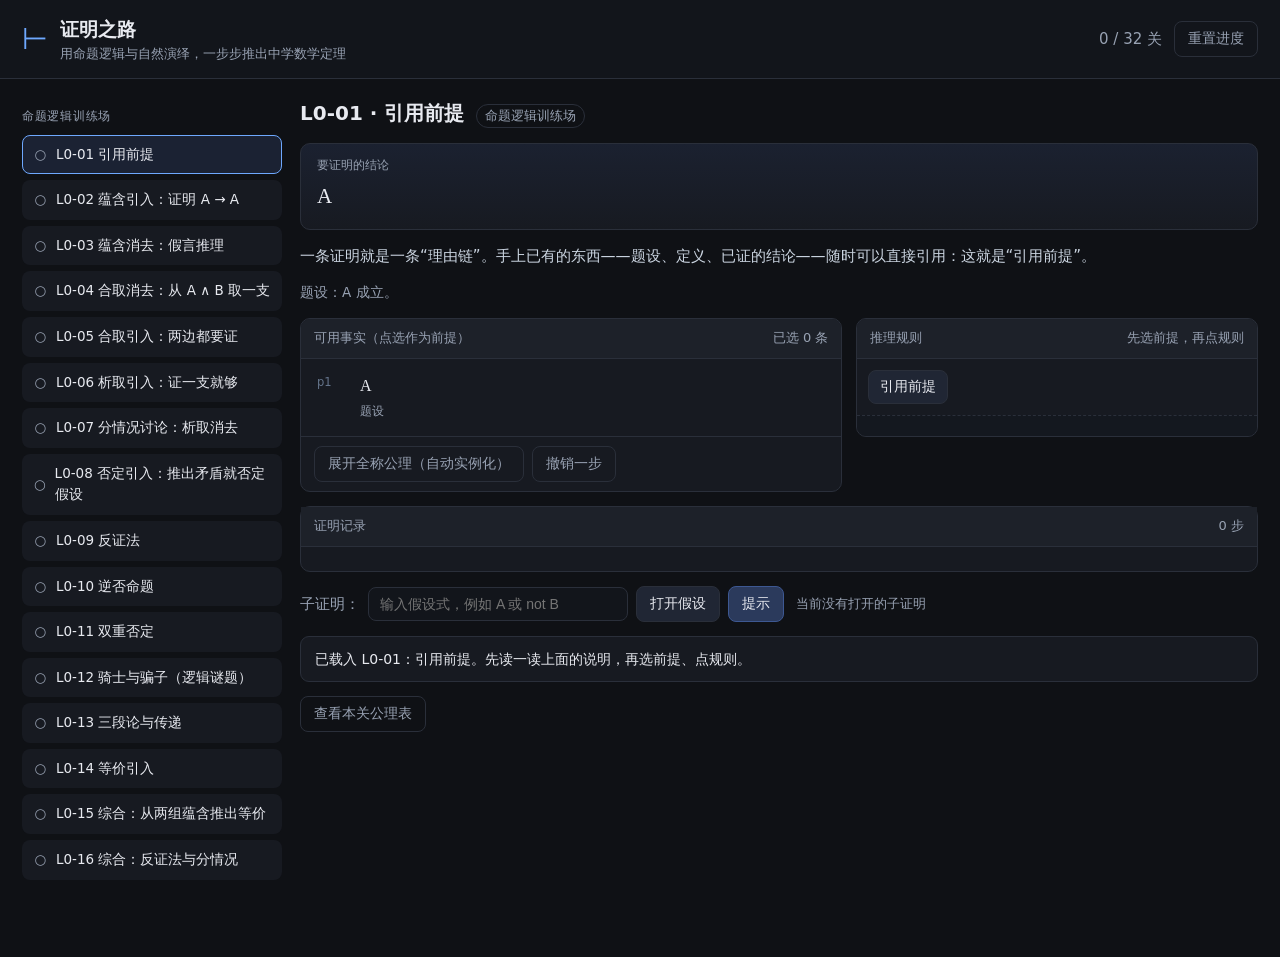
==== index.html @ 9cab1445 "证明之路：命题逻辑与代数证明游戏（L0 + L1 共 32 关） 零依赖的自然演绎证明游戏：玩家点选前提、应用推理规则，每一步由形式化内核实时校验。 - 内核：de Bruijn 绑定、21+ 条自然" ====
<!DOCTYPE html>
<html lang="zh-CN">
<head>
<meta charset="utf-8">
<meta name="viewport" content="width=device-width, initial-scale=1">
<title>证明之路 · 从命题逻辑到代数定理</title>
<link rel="stylesheet" href="styles.css">
</head>
<body>
<header class="topbar">
  <div class="brand">
    <span class="logo">⊢</span>
    <div>
      <h1>证明之路</h1>
      <p class="sub">用命题逻辑与自然演绎，一步步推出中学数学定理</p>
    </div>
  </div>
  <div class="stats">
    <span id="progress-text">0 / 0 关</span>
    <button id="btn-reset" class="ghost" title="清空本地进度">重置进度</button>
  </div>
</header>
<main>
  <aside class="sidebar"><div id="level-list" class="level-list"></div></aside>
  <section class="workspace">
    <div class="level-head">
      <h2 id="level-title">载入中…</h2>
      <div class="tier" id="level-tier"></div>
    </div>
    <div class="goal-box">
      <div class="label">要证明的结论</div>
      <div class="goal" id="goal-text">—</div>
      <div class="openvars" id="goal-openvars"></div>
    </div>
    <p class="teach" id="level-teach"></p>
    <p class="premise-note" id="level-premises"></p>
    <div class="panels">
      <div class="panel">
        <div class="panel-head"><span>可用事实（点选作为前提）</span><span class="hint" id="select-hint">已选 0 条</span></div>
        <div class="facts" id="facts"></div>
        <div class="panel-foot">
          <button id="btn-instantiate" class="ghost">展开全称公理（自动实例化）</button>
          <button id="btn-undo" class="ghost">撤销一步</button>
        </div>
      </div>
      <div class="panel">
        <div class="panel-head"><span>推理规则</span><span class="hint" id="rule-hint">先选前提，再点规则</span></div>
        <div class="rules" id="rules"></div>
        <div class="choices" id="choices" hidden></div>
      </div>
    </div>
    <div class="proof-area">
      <div class="panel-head"><span>证明记录</span><span class="hint" id="proof-hint"></span></div>
      <ol class="proof" id="proof"></ol>
    </div>
    <div class="assume-bar">
      <span>子证明：</span>
      <input id="assume-input" placeholder="输入假设式，例如 A 或 not B">
      <button id="btn-assume">打开假设</button>
      <button id="btn-hint" class="primary">提示</button>
      <span class="scopes" id="scope-list"></span>
    </div>
    <div class="status" id="status">选好前提后点击规则即可推进一步。</div>
    <div class="axioms-toggle"><button id="btn-axioms" class="ghost">查看本关公理表</button></div>
    <div class="axioms" id="axioms" hidden></div>
  </section>
</main>
<script type="module" src="src/ui/app.js"></script>
</body>
</html>
---- styles.css ----
:root {
  --bg: #0f1115; --panel: #171a21; --panel2: #1d2129; --line: #2a2f3a;
  --fg: #e8eaf0; --dim: #98a2b3; --accent: #6ea8fe; --ok: #4ade80; --bad: #f87171; --warn: #fbbf24;
}
* { box-sizing: border-box; }
body { margin: 0; background: var(--bg); color: var(--fg); font: 15px/1.6 "Noto Sans SC", "Microsoft YaHei", system-ui, sans-serif; }
.topbar { display: flex; justify-content: space-between; align-items: center; padding: 14px 22px; border-bottom: 1px solid var(--line); background: #12151b; position: sticky; top: 0; z-index: 5; }
.brand { display: flex; gap: 12px; align-items: center; }
.logo { font-size: 30px; color: var(--accent); }
h1 { font-size: 19px; margin: 0; }
.sub { margin: 0; color: var(--dim); font-size: 12.5px; }
.stats { display: flex; gap: 12px; align-items: center; color: var(--dim); }
main { display: grid; grid-template-columns: 260px 1fr; gap: 18px; padding: 18px 22px 60px; align-items: start; }
.sidebar { position: sticky; top: 78px; max-height: calc(100vh - 100px); overflow: auto; }
.level-list { display: flex; flex-direction: column; gap: 6px; }
.tier-head { color: var(--dim); font-size: 12px; margin: 10px 0 2px; letter-spacing: .06em; }
.level-item { display: flex; gap: 8px; align-items: center; padding: 8px 10px; border-radius: 8px; background: var(--panel); border: 1px solid transparent; cursor: pointer; font-size: 13.5px; }
.level-item:hover { border-color: var(--line); }
.level-item.active { border-color: var(--accent); background: #1b2233; }
.level-item .dot { width: 15px; text-align: center; color: var(--dim); }
.level-item.done .dot { color: var(--ok); }
.workspace { display: flex; flex-direction: column; gap: 14px; min-width: 0; }
.level-head { display: flex; align-items: baseline; gap: 12px; }
.level-head h2 { margin: 0; font-size: 20px; }
.tier { color: var(--dim); font-size: 12.5px; border: 1px solid var(--line); padding: 1px 8px; border-radius: 999px; }
.goal-box { background: linear-gradient(180deg,#1b2130,#171a21); border: 1px solid var(--line); border-radius: 10px; padding: 12px 16px; }
.goal-box .label { color: var(--dim); font-size: 12px; }
.goal { font-size: 21px; font-family: "Cambria Math", "Latin Modern Math", Georgia, serif; margin-top: 4px; }
.openvars { color: var(--dim); font-size: 12.5px; margin-top: 4px; }
.teach { color: #cbd5e1; margin: 0; }
.premise-note { color: var(--dim); margin: 0; font-size: 13.5px; }
.panels { display: grid; grid-template-columns: 1.35fr 1fr; gap: 14px; align-items: start; }
.panel { background: var(--panel); border: 1px solid var(--line); border-radius: 10px; overflow: hidden; }
.panel-head { display: flex; justify-content: space-between; padding: 9px 13px; border-bottom: 1px solid var(--line); color: var(--dim); font-size: 13px; background: var(--panel2); }
.panel-foot { display: flex; gap: 8px; padding: 9px 13px; border-top: 1px solid var(--line); }
.facts { max-height: 380px; overflow: auto; padding: 6px; }
.fact { display: flex; gap: 9px; align-items: flex-start; padding: 7px 9px; border-radius: 7px; cursor: pointer; border: 1px solid transparent; }
.fact:hover { background: #1e2430; }
.fact.sel { background: #1c2740; border-color: var(--accent); }
.fact.assume { border-left: 3px solid var(--warn); }
.fact.derived { border-left: 3px solid var(--ok); }
.fact .fx { font-family: "Cambria Math", Georgia, serif; font-size: 16px; }
.fact .meta { color: var(--dim); font-size: 11.5px; }
.fact .id { color: #64748b; font-size: 11.5px; min-width: 34px; }
.rules { display: flex; flex-wrap: wrap; gap: 7px; padding: 11px; }
.rule { background: #202634; border: 1px solid var(--line); color: var(--fg); border-radius: 8px; padding: 7px 11px; cursor: pointer; font-size: 13.5px; }
.rule:hover { border-color: var(--accent); background: #242c3d; }
.rule.primary { background: #2b3a5c; border-color: #3d5892; }
.choices { border-top: 1px dashed var(--line); padding: 10px 11px; display: flex; flex-wrap: wrap; gap: 7px; align-items: center; background: #14181f; }
.choices-head { color: var(--warn); font-size: 13px; width: 100%; margin-bottom: 2px; }
.proof-area { background: var(--panel); border: 1px solid var(--line); border-radius: 10px; }
.proof { margin: 0; padding: 10px 14px 14px 34px; display: flex; flex-direction: column; gap: 5px; }
.proof li { font-size: 14px; }
.proof .why { color: var(--dim); font-size: 12px; margin-left: 8px; }
.assume-bar { display: flex; gap: 8px; align-items: center; flex-wrap: wrap; color: var(--dim); }
.scopes { display: flex; gap: 6px; flex-wrap: wrap; align-items: center; margin-left: 4px; }
.guide { border: 1px solid #3d5892; background: #151d2e; border-radius: 10px; padding: 10px 12px; margin: 8px 0; text-align: left; }
.guide-head { font-size: 13.5px; color: #cfe0ff; margin-bottom: 8px; }
.guide-branch { display: flex; gap: 8px; align-items: center; flex-wrap: wrap; padding: 6px 0; border-top: 1px solid #232c40; font-size: 13px; color: var(--dim); }
.guide-branch .mark { color: #6f7d99; }
.guide-branch.done .mark { color: #5fd39a; }
.guide-branch.done { color: #9fd8bb; }
.guide-tip { margin-top: 8px; font-size: 12.5px; color: var(--dim); }
.facts-empty { padding: 14px 12px; border: 1px dashed var(--line); border-radius: 10px; color: var(--dim); font-size: 13px; line-height: 1.6; }
.scope-chip { border: 1px solid #3d5892; background: #1b2740; color: #cfe0ff; border-radius: 999px; padding: 4px 10px; font-size: 12.5px; }
.scope-none { color: var(--dim); font-size: 12.5px; }
.fact.closed { opacity: .45; }
.fact.depth1 { margin-left: 14px; }
.fact.depth2 { margin-left: 28px; }
.fact.depth3 { margin-left: 42px; }
input { background: #12151b; border: 1px solid var(--line); color: var(--fg); border-radius: 8px; padding: 8px 11px; font-size: 14px; min-width: 260px; }
button { background: #202634; border: 1px solid var(--line); color: var(--fg); border-radius: 8px; padding: 8px 13px; cursor: pointer; font-size: 13.5px; }
button:hover { border-color: var(--accent); }
button.primary { background: #2b3a5c; border-color: #3d5892; }
button.ghost { background: transparent; color: var(--dim); }
.status { padding: 11px 14px; border-radius: 9px; border: 1px solid var(--line); background: var(--panel); font-size: 14px; }
.status.ok { border-color: #2f6b46; background: #14261c; color: #b7f7cf; }
.status.bad { border-color: #7f2b2b; background: #2a1618; color: #ffc9c9; }
.status.warn { border-color: #7a5a17; background: #2a2413; color: #ffe6a8; }
.axioms { background: var(--panel); border: 1px solid var(--line); border-radius: 10px; padding: 10px 14px; }
.axioms table { width: 100%; border-collapse: collapse; font-size: 13.5px; }
.axioms td { padding: 4px 6px; border-bottom: 1px solid #232833; vertical-align: top; }
.axioms td.n { color: var(--accent); width: 52px; }
.axioms td.f { font-family: "Cambria Math", Georgia, serif; }
.axioms td.d { color: var(--dim); }
@media (max-width: 1000px) { main { grid-template-columns: 1fr; } .panels { grid-template-columns: 1fr; } .sidebar { position: static; max-height: none; } }
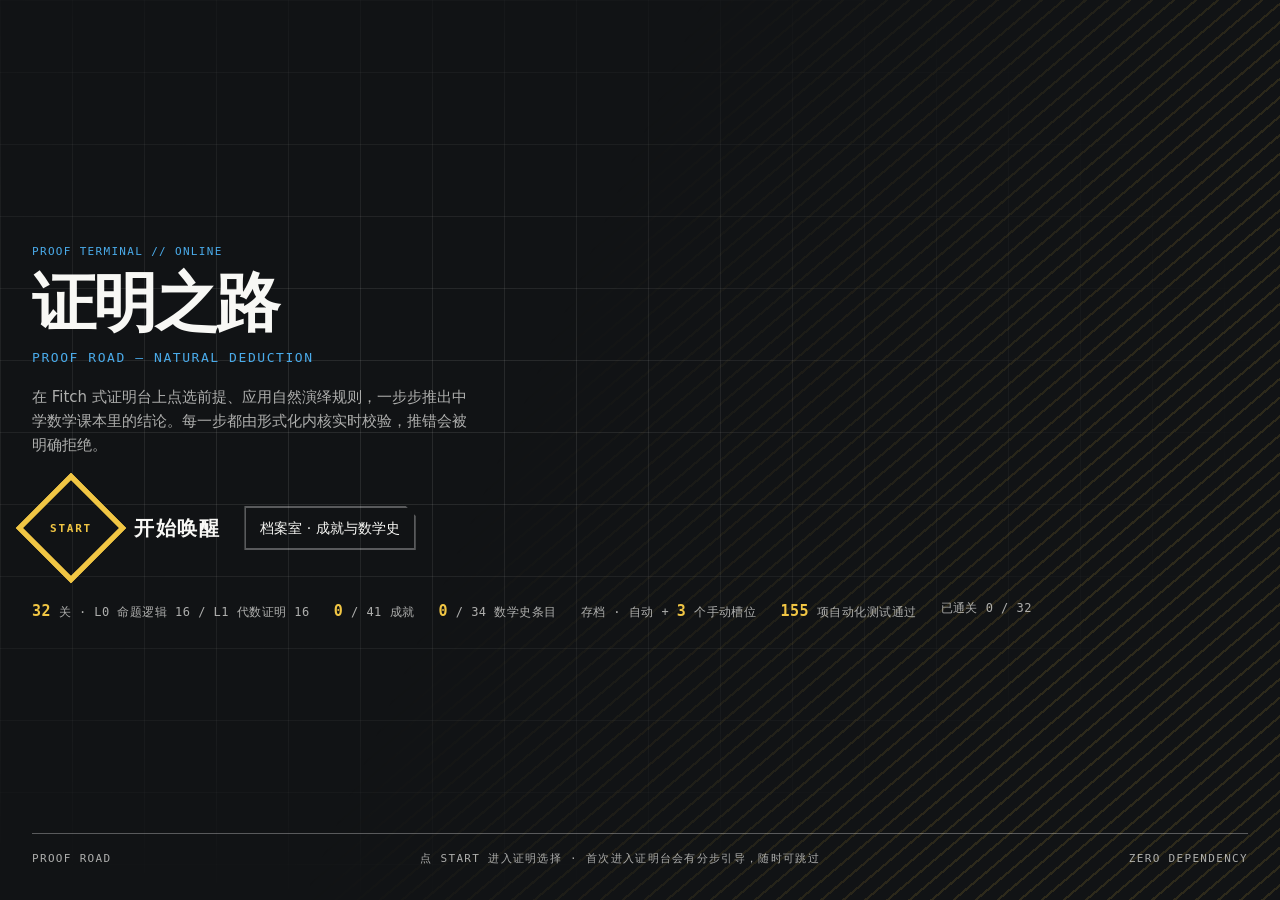
==== commit e6bf8a18: "网页版四屏改版 + Windows 桌面版；新增引导 / 成就 / 数学史 / 存档 - 界面：四屏结构（开始页 / 关卡索引 / 证明台 / 档案室）+ 斜向擦除过渡；   样式改用 ak-ui 设" ====
--- a/index.html
+++ b/index.html
@@ -7,64 +7,287 @@
 <link rel="stylesheet" href="styles.css">
 </head>
 <body>
-<header class="topbar">
-  <div class="brand">
-    <span class="logo">⊢</span>
-    <div>
-      <h1>证明之路</h1>
-      <p class="sub">用命题逻辑与自然演绎，一步步推出中学数学定理</p>
-    </div>
-  </div>
-  <div class="stats">
-    <span id="progress-text">0 / 0 关</span>
-    <button id="btn-reset" class="ghost" title="清空本地进度">重置进度</button>
-  </div>
-</header>
-<main>
-  <aside class="sidebar"><div id="level-list" class="level-list"></div></aside>
-  <section class="workspace">
-    <div class="level-head">
-      <h2 id="level-title">载入中…</h2>
-      <div class="tier" id="level-tier"></div>
-    </div>
-    <div class="goal-box">
-      <div class="label">要证明的结论</div>
-      <div class="goal" id="goal-text">—</div>
-      <div class="openvars" id="goal-openvars"></div>
-    </div>
-    <p class="teach" id="level-teach"></p>
-    <p class="premise-note" id="level-premises"></p>
-    <div class="panels">
-      <div class="panel">
-        <div class="panel-head"><span>可用事实（点选作为前提）</span><span class="hint" id="select-hint">已选 0 条</span></div>
+
+<!-- ================= 过渡遮罩：斜向擦除 ================= -->
+<div class="wipe is-reset" id="wipe" aria-hidden="true">
+  <span class="wipe__bar"></span>
+  <span class="wipe__bar"></span>
+  <span class="wipe__bar"></span>
+  <span class="wipe__bar"></span>
+</div>
+
+<!-- ================= ① 开始页 ================= -->
+<section class="screen screen--start is-active" id="screen-start">
+  <div class="start-bg" aria-hidden="true"></div>
+  <div class="start-main">
+    <div class="anim" style="--i:0">
+      <span class="eyebrow">Proof Terminal // Online</span>
+      <h1 class="start-title">证明之路</h1>
+      <p class="start-en" lang="en">Proof Road — Natural Deduction</p>
+      <p class="start-desc">在 Fitch 式证明台上点选前提、应用自然演绎规则，一步步推出中学数学课本里的结论。每一步都由形式化内核实时校验，推错会被明确拒绝。</p>
+    </div>
+
+    <div class="start-cta anim" style="--i:1">
+      <button class="btn-start" id="btn-start" type="button" aria-label="开始唤醒">
+        <span class="btn-start__face" aria-hidden="true"></span>
+        <span class="btn-start__ring" aria-hidden="true"></span>
+        <span class="btn-start__label">START</span>
+      </button>
+      <span class="start-hint">开始唤醒</span>
+      <button class="btn btn--outline" id="btn-start-archive" type="button">档案室 · 成就与数学史</button>
+    </div>
+
+    <div class="start-meta anim" style="--i:2">
+      <span><b id="meta-levels">32</b> 关 · L0 命题逻辑 16 / L1 代数证明 16</span>
+      <span><b id="meta-ach">0</b> / <span id="meta-ach-total">41</span> 成就</span>
+      <span><b id="meta-hist">0</b> / <span id="meta-hist-total">34</span> 数学史条目</span>
+      <span>存档 · 自动 + <b id="meta-saves">3</b> 个手动槽位</span>
+      <span><b id="meta-tests">155</b> 项自动化测试通过</span>
+      <span id="start-progress">已通关 0 / 32</span>
+    </div>
+  </div>
+  <div class="start-foot">
+    <span>Proof Road</span>
+    <span id="start-foot-hint">点 START 进入证明选择 · 首次进入证明台会有分步引导，随时可跳过</span>
+    <span>Zero Dependency</span>
+  </div>
+</section>
+
+<!-- ================= ② 关卡选择 ================= -->
+<section class="screen screen--select" id="screen-select" hidden>
+  <header class="topbar">
+    <div class="brand">
+      <span class="brand-mark" aria-hidden="true">⊢</span>
+      <span class="brand-txt">
+        <span class="brand-name">证明之路</span>
+        <span class="brand-en">Proof Road / Natural Deduction</span>
+      </span>
+    </div>
+    <nav class="nav" aria-label="主导航">
+      <button class="nav-item is-current" type="button" id="nav-select">关卡<span>Levels</span></button>
+      <button class="nav-item" type="button" id="nav-archive">档案室<span>Archive</span></button>
+      <button class="nav-item" type="button" id="nav-save">存档<span>Saves</span></button>
+      <button class="nav-item" type="button" id="nav-start">开始页<span>Title</span></button>
+    </nav>
+    <div class="topbar-right">
+      <span class="counter">
+        <span class="counter__value" id="select-progress-num">0</span>
+        <span class="counter__den" id="select-progress-den">/ 32</span>
+        <span class="counter__lbl">已通关</span>
+      </span>
+      <button class="btn btn--outline" id="btn-reset" type="button" title="清空本地进度、统计、成就与史话阅读记录">重置进度</button>
+    </div>
+  </header>
+
+  <div class="shell shell--select">
+    <main class="stack">
+      <div class="sec-head anim" style="--i:0">
+        <h2>证明选择</h2>
+        <span class="eyebrow">Proof Select</span>
+      </div>
+      <div class="tier-tabs anim" style="--i:1" id="tier-tabs" role="tablist" aria-label="层级"></div>
+      <div class="op-grid" id="op-grid"></div>
+    </main>
+
+    <aside class="detail anim" style="--i:2" id="detail" aria-live="polite"></aside>
+  </div>
+</section>
+
+<!-- ================= ③ 证明台 ================= -->
+<section class="screen screen--desk" id="screen-desk" hidden>
+  <header class="topbar">
+    <div class="brand">
+      <span class="brand-mark" aria-hidden="true">⊢</span>
+      <span class="brand-txt">
+        <span class="brand-name">证明之路</span>
+        <span class="brand-en">Proof Road / Natural Deduction</span>
+      </span>
+    </div>
+    <nav class="nav" aria-label="主导航">
+      <button class="nav-item" type="button" id="nav-back">证明选择<span>Levels</span></button>
+      <button class="nav-item is-current" type="button">证明台<span>Proof Desk</span></button>
+      <button class="nav-item" type="button" id="nav-save-desk">存档<span>Saves</span></button>
+      <button class="nav-item" type="button" id="nav-archive-desk">档案室<span>Archive</span></button>
+    </nav>
+    <div class="topbar-right">
+      <span class="counter">
+        <span class="counter__value" id="progress-text">0 / 0</span>
+      </span>
+      <button class="btn btn--outline" id="btn-reset-desk" type="button">重置进度</button>
+    </div>
+  </header>
+
+  <div class="shell">
+    <aside class="rail">
+      <div class="sec-head sec-head--sm">
+        <h3>关卡索引</h3>
+        <span class="eyebrow">Index</span>
+      </div>
+      <div id="level-list" class="level-list"></div>
+    </aside>
+
+    <main class="stack">
+      <div class="anim" style="--i:0">
+        <div class="level-head">
+          <span class="level-code" id="level-code">—</span>
+          <h1 class="level-title" id="level-title">载入中…</h1>
+          <span class="level-sub" id="level-tier"></span>
+        </div>
+      </div>
+
+      <div class="goal anim" style="--i:1">
+        <span class="goal-l">
+          <span class="goal-lbl">// 要证明的结论</span>
+          <span class="goal-fx" id="goal-text">—</span>
+          <span class="goal-open" id="goal-openvars"></span>
+        </span>
+        <span class="goal-r">
+          <span class="tag tag--action">GOAL</span>
+        </span>
+      </div>
+
+      <p class="teach anim" style="--i:2" id="level-teach"></p>
+      <p class="premise anim" style="--i:3" id="level-premises"></p>
+
+      <div class="panel anim" style="--i:4">
+        <div class="signal-top"></div>
+        <div class="panel-head">
+          <h3>可用事实</h3>
+          <span class="eyebrow">Facts</span>
+          <span class="panel-right" id="select-hint">已选 0 条</span>
+        </div>
         <div class="facts" id="facts"></div>
         <div class="panel-foot">
-          <button id="btn-instantiate" class="ghost">展开全称公理（自动实例化）</button>
-          <button id="btn-undo" class="ghost">撤销一步</button>
-        </div>
-      </div>
-      <div class="panel">
-        <div class="panel-head"><span>推理规则</span><span class="hint" id="rule-hint">先选前提，再点规则</span></div>
+          <button class="btn btn--outline" id="btn-instantiate" type="button">展开全称公理</button>
+          <button class="btn btn--outline" id="btn-undo" type="button">撤销一步</button>
+          <button class="btn btn--outline" id="btn-restart" type="button" title="清空这一关推到一半的现场，从第一步重来">重开本关</button>
+        </div>
+      </div>
+
+      <div class="panel anim" style="--i:5">
+        <div class="panel-head">
+          <h3>推理规则</h3>
+          <span class="eyebrow">Rules</span>
+          <span class="panel-right" id="rule-hint">先选前提，再点规则</span>
+        </div>
         <div class="rules" id="rules"></div>
         <div class="choices" id="choices" hidden></div>
       </div>
-    </div>
-    <div class="proof-area">
-      <div class="panel-head"><span>证明记录</span><span class="hint" id="proof-hint"></span></div>
-      <ol class="proof" id="proof"></ol>
-    </div>
-    <div class="assume-bar">
-      <span>子证明：</span>
-      <input id="assume-input" placeholder="输入假设式，例如 A 或 not B">
-      <button id="btn-assume">打开假设</button>
-      <button id="btn-hint" class="primary">提示</button>
-      <span class="scopes" id="scope-list"></span>
-    </div>
-    <div class="status" id="status">选好前提后点击规则即可推进一步。</div>
-    <div class="axioms-toggle"><button id="btn-axioms" class="ghost">查看本关公理表</button></div>
-    <div class="axioms" id="axioms" hidden></div>
-  </section>
-</main>
+
+      <div class="panel anim" style="--i:6">
+        <div class="panel-head">
+          <h3>证明记录</h3>
+          <span class="eyebrow">Proof</span>
+          <span class="panel-right" id="proof-hint"></span>
+        </div>
+        <ol class="proof" id="proof"></ol>
+      </div>
+
+      <div class="assume-bar anim" style="--i:7" id="assume-bar">
+        <div class="assume-field">
+          <label class="field" for="assume-input">
+            <span class="field__label">子证明 / 假设式</span>
+            <input class="input" id="assume-input" placeholder="例如 B 或 not A">
+          </label>
+        </div>
+        <button class="btn btn--outline" id="btn-assume" type="button">打开假设</button>
+        <span class="scopes" id="scope-list"></span>
+        <button class="btn btn--outline" id="btn-guide" type="button" title="重新看这一关的分步引导（不看也可以随时跳过）">本关引导</button>
+        <button class="btn btn--advanced" id="btn-hint" type="button">提示</button>
+      </div>
+
+      <div class="notice anim" id="status-box" style="--i:8">
+        <span class="notice__code" id="status-code">RI / INFO</span>
+        <div class="notice__body">
+          <p class="notice__message" id="status">选好前提后点击规则即可推进一步。</p>
+        </div>
+      </div>
+
+      <div class="panel panel--done anim" id="done-panel" hidden>
+        <div class="signal-top"></div>
+        <div class="done-body">
+          <span class="done-mark cube" aria-hidden="true"><span class="cube__box"><span class="cube__f cube__f--f"></span><span class="cube__f cube__f--b"></span><span class="cube__f cube__f--l"></span><span class="cube__f cube__f--r"></span><span class="cube__f cube__f--t"></span><span class="cube__f cube__f--d"></span></span><span class="cube__g">✓</span></span>
+          <div>
+            <h3 class="done-title">证明完成</h3>
+            <p class="done-msg" id="done-msg"></p>
+          </div>
+          <div class="done-actions">
+            <button class="btn btn--outline" id="btn-done-select" type="button">返回证明选择</button>
+            <button class="btn btn--advanced" id="btn-next" type="button">下一关</button>
+          </div>
+        </div>
+      </div>
+
+      <div class="desk-extra">
+        <button class="btn btn--outline" id="btn-axioms" type="button">查看本关公理表</button>
+        <button class="btn btn--outline" id="btn-history" type="button">数学史 · 这一关的来历</button>
+        <button class="btn btn--outline" id="btn-saves" type="button" title="自动存档、手动槽位、导出与导入">存档 / 读档</button>
+      </div>
+      <div class="axioms" id="axioms" hidden></div>
+      <div class="hist-card" id="history-card" hidden></div>
+    </main>
+  </div>
+</section>
+
+<!-- ================= ④ 档案室：成就 + 数学史长廊 ================= -->
+<section class="screen screen--archive" id="screen-archive" hidden>
+  <header class="topbar">
+    <div class="brand">
+      <span class="brand-mark" aria-hidden="true">✦</span>
+      <span class="brand-txt">
+        <span class="brand-name">档案室</span>
+        <span class="brand-en">Archive / Achievements · History · Saves</span>
+      </span>
+    </div>
+    <nav class="nav" aria-label="主导航">
+      <button class="nav-item" type="button" id="nav-levels-archive">关卡<span>Levels</span></button>
+      <button class="nav-item is-current" type="button">档案室<span>Archive</span></button>
+      <button class="nav-item" type="button" id="nav-start-archive">开始页<span>Title</span></button>
+    </nav>
+    <div class="topbar-right">
+      <span class="counter">
+        <span class="counter__value" id="archive-ach-num">0</span>
+        <span class="counter__den" id="archive-ach-den">/ 41</span>
+        <span class="counter__lbl">成就</span>
+      </span>
+    </div>
+  </header>
+
+  <div class="shell shell--select">
+    <main class="stack">
+      <div class="sec-head anim" style="--i:0">
+        <h2>档案室</h2>
+        <span class="eyebrow">Archive</span>
+      </div>
+      <div class="tier-tabs anim" style="--i:1" id="archive-tabs" role="tablist" aria-label="档案分类"></div>
+      <div id="archive-body"></div>
+    </main>
+    <aside class="detail anim" style="--i:2" id="archive-side" aria-live="polite"></aside>
+  </div>
+</section>
+
+<!-- ================= 新手引导浮标（随时可跳过） ================= -->
+<div class="coach" id="coach" hidden>
+  <div class="coach__dim" id="coach-dim"></div>
+  <div class="coach__card" id="coach-card">
+    <span class="coach__step" id="coach-step">引导</span>
+    <h4 class="coach__title" id="coach-title"></h4>
+    <p class="coach__text" id="coach-text"></p>
+    <div class="coach__action" id="coach-action" hidden></div>
+    <div class="coach__hist" id="coach-hist" hidden></div>
+    <div class="coach__foot">
+      <button class="btn btn--outline" id="coach-skip" type="button">跳过引导</button>
+      <span class="coach__spacer"></span>
+      <button class="btn btn--outline" id="coach-prev" type="button">上一步</button>
+      <button class="btn btn--advanced" id="coach-next" type="button">下一步</button>
+    </div>
+    <div class="coach__dots" id="coach-dots"></div>
+  </div>
+</div>
+
+<!-- ================= 成就解锁提示 ================= -->
+<div class="toasts" id="toasts" aria-live="polite"></div>
+
 <script type="module" src="src/ui/app.js"></script>
 </body>
 </html>
--- a/styles.css
+++ b/styles.css
@@ -1,86 +1,921 @@
+/* ============================================================================
+   证明之路 · 样式
+   ----------------------------------------------------------------------------
+   设计依据：ak-ui 设计契约（https://github.com/YunYouJun/ak-ui，MIT）。
+   下面的 --ak-* 令牌逐字取自 @yunyoujun/ak-ui@1.1.0 的 tokens.css，
+   未改动语义含义；项目自有组件一律通过这些语义令牌取值。
+   项目另外补了 --ak-font-math（公式字体）与 --pg-* 局部变量。
+   本文件不含任何游戏素材、Logo、立绘、纹理或截图。
+   ============================================================================ */
+
+/* ---------- 1 · 设计令牌 ---------- */
 :root {
-  --bg: #0f1115; --panel: #171a21; --panel2: #1d2129; --line: #2a2f3a;
-  --fg: #e8eaf0; --dim: #98a2b3; --accent: #6ea8fe; --ok: #4ade80; --bad: #f87171; --warn: #fbbf24;
-}
+  /* ak-ui 基础色板 */
+  --ak-color-white: white;
+  --ak-color-black: black;
+  --ak-color-low: #9c9c9c;
+  --ak-color-basic: #d8dd5a;
+  --ak-color-primary: #4aabea;
+  --ak-color-secondary: #cfc2d1;
+  --ak-color-advanced: #f1c644;
+  --ak-color-accent: #f6540e;
+  --ak-color-blue: #2bf;
+  --ak-color-yellow: #ffd802;
+  --ak-color-dark-blue: #0075a8;
+  --ak-color-light-blue: #3ff7ff;
+  --ak-color-gray: #313131;
+  --ak-color-dark: #222;
+
+  /* ak-ui 语义色 */
+  --ak-surface-canvas: #111315;
+  --ak-surface-panel: rgba(253, 253, 251, 0.9);
+  --ak-surface-muted: rgba(235, 236, 235, 0.9);
+  --ak-surface-raised: rgba(66, 66, 66, 0.92);
+  --ak-surface-inverse: #17191b;
+  --ak-text-primary: #f8f8f5;
+  --ak-text-secondary: rgba(248, 248, 245, 0.68);
+  --ak-text-inverse: #1b1d1f;
+  --ak-signal-info: var(--ak-color-primary);
+  --ak-signal-action: var(--ak-color-advanced);
+  --ak-signal-accent: var(--ak-color-accent);
+  --ak-signal-success: #46c47c;
+  --ak-signal-danger: #e33b3b;
+  --ak-signal-disabled: var(--ak-color-low);
+
+  /* ak-ui 字体角色（字形族按本机可用字体替换，比例不变） */
+  --ak-font-sans: "Noto Sans SC", "Microsoft YaHei", "PingFang SC", system-ui, sans-serif;
+  --ak-font-serif: "Noto Serif SC", "Source Han Serif SC", "SimSun", serif;
+  --ak-font-mono: "Consolas", "Cascadia Mono", "SFMono-Regular", monospace;
+  --ak-font-command: var(--ak-font-serif);
+  --ak-type-display-size: clamp(2.25rem, 5vw, 4.5rem);
+  --ak-type-title-size: 3rem;
+  --ak-type-label-size: 0.75rem;
+  --ak-type-data-size: 1rem;
+  --ak-type-tight: -0.04em;
+  --ak-type-wide: 0.12em;
+
+  /* ak-ui 间距与密度 */
+  --ak-space-1: 0.25rem;
+  --ak-space-2: 0.5rem;
+  --ak-space-3: 0.75rem;
+  --ak-space-4: 1rem;
+  --ak-space-5: 1.5rem;
+  --ak-space-6: 2rem;
+  --ak-density-control-height: 2.75rem;
+  --ak-density-panel-padding: var(--ak-space-5);
+
+  /* ak-ui 几何与景深 */
+  --ak-line-hairline: 1px;
+  --ak-line-strong: 4px;
+  --ak-cut-sm: 0.375rem;
+  --ak-cut-md: 0.75rem;
+  --ak-cut-lg: 1.5rem;
+  --ak-radius-subtle: 2px;
+  --ak-shadow-panel: 0 1rem 2rem rgba(0, 0, 0, 0.32);
+
+  /* ak-ui 动效与焦点 */
+  --ak-motion-fast: 120ms;
+  --ak-motion-base: 200ms;
+  --ak-motion-slow: 420ms;
+  --ak-ease-standard: cubic-bezier(0.2, 0, 0, 1);
+  --ak-ease-emphasized: cubic-bezier(0.2, 0.8, 0.2, 1);
+  --ak-focus-color: var(--ak-signal-action);
+  --ak-focus-width: 3px;
+  --ak-focus-offset: 3px;
+
+  /* 项目局部 */
+  --ak-font-math: "Cambria Math", "Latin Modern Math", Georgia, serif;
+  --pg-hair: rgba(248, 248, 245, 0.14);
+  --pg-hair-strong: hsla(0, 0%, 100%, 0.3);   /* 官网实测的强分隔线 */
+  --pg-wipe-in: 320ms;
+  --pg-wipe-out: 300ms;
+}
+
+/* ---------- 2 · 基础 ---------- */
 * { box-sizing: border-box; }
-body { margin: 0; background: var(--bg); color: var(--fg); font: 15px/1.6 "Noto Sans SC", "Microsoft YaHei", system-ui, sans-serif; }
-.topbar { display: flex; justify-content: space-between; align-items: center; padding: 14px 22px; border-bottom: 1px solid var(--line); background: #12151b; position: sticky; top: 0; z-index: 5; }
-.brand { display: flex; gap: 12px; align-items: center; }
-.logo { font-size: 30px; color: var(--accent); }
-h1 { font-size: 19px; margin: 0; }
-.sub { margin: 0; color: var(--dim); font-size: 12.5px; }
-.stats { display: flex; gap: 12px; align-items: center; color: var(--dim); }
-main { display: grid; grid-template-columns: 260px 1fr; gap: 18px; padding: 18px 22px 60px; align-items: start; }
-.sidebar { position: sticky; top: 78px; max-height: calc(100vh - 100px); overflow: auto; }
-.level-list { display: flex; flex-direction: column; gap: 6px; }
-.tier-head { color: var(--dim); font-size: 12px; margin: 10px 0 2px; letter-spacing: .06em; }
-.level-item { display: flex; gap: 8px; align-items: center; padding: 8px 10px; border-radius: 8px; background: var(--panel); border: 1px solid transparent; cursor: pointer; font-size: 13.5px; }
-.level-item:hover { border-color: var(--line); }
-.level-item.active { border-color: var(--accent); background: #1b2233; }
-.level-item .dot { width: 15px; text-align: center; color: var(--dim); }
-.level-item.done .dot { color: var(--ok); }
-.workspace { display: flex; flex-direction: column; gap: 14px; min-width: 0; }
-.level-head { display: flex; align-items: baseline; gap: 12px; }
-.level-head h2 { margin: 0; font-size: 20px; }
-.tier { color: var(--dim); font-size: 12.5px; border: 1px solid var(--line); padding: 1px 8px; border-radius: 999px; }
-.goal-box { background: linear-gradient(180deg,#1b2130,#171a21); border: 1px solid var(--line); border-radius: 10px; padding: 12px 16px; }
-.goal-box .label { color: var(--dim); font-size: 12px; }
-.goal { font-size: 21px; font-family: "Cambria Math", "Latin Modern Math", Georgia, serif; margin-top: 4px; }
-.openvars { color: var(--dim); font-size: 12.5px; margin-top: 4px; }
-.teach { color: #cbd5e1; margin: 0; }
-.premise-note { color: var(--dim); margin: 0; font-size: 13.5px; }
-.panels { display: grid; grid-template-columns: 1.35fr 1fr; gap: 14px; align-items: start; }
-.panel { background: var(--panel); border: 1px solid var(--line); border-radius: 10px; overflow: hidden; }
-.panel-head { display: flex; justify-content: space-between; padding: 9px 13px; border-bottom: 1px solid var(--line); color: var(--dim); font-size: 13px; background: var(--panel2); }
-.panel-foot { display: flex; gap: 8px; padding: 9px 13px; border-top: 1px solid var(--line); }
-.facts { max-height: 380px; overflow: auto; padding: 6px; }
-.fact { display: flex; gap: 9px; align-items: flex-start; padding: 7px 9px; border-radius: 7px; cursor: pointer; border: 1px solid transparent; }
-.fact:hover { background: #1e2430; }
-.fact.sel { background: #1c2740; border-color: var(--accent); }
-.fact.assume { border-left: 3px solid var(--warn); }
-.fact.derived { border-left: 3px solid var(--ok); }
-.fact .fx { font-family: "Cambria Math", Georgia, serif; font-size: 16px; }
-.fact .meta { color: var(--dim); font-size: 11.5px; }
-.fact .id { color: #64748b; font-size: 11.5px; min-width: 34px; }
-.rules { display: flex; flex-wrap: wrap; gap: 7px; padding: 11px; }
-.rule { background: #202634; border: 1px solid var(--line); color: var(--fg); border-radius: 8px; padding: 7px 11px; cursor: pointer; font-size: 13.5px; }
-.rule:hover { border-color: var(--accent); background: #242c3d; }
-.rule.primary { background: #2b3a5c; border-color: #3d5892; }
-.choices { border-top: 1px dashed var(--line); padding: 10px 11px; display: flex; flex-wrap: wrap; gap: 7px; align-items: center; background: #14181f; }
-.choices-head { color: var(--warn); font-size: 13px; width: 100%; margin-bottom: 2px; }
-.proof-area { background: var(--panel); border: 1px solid var(--line); border-radius: 10px; }
-.proof { margin: 0; padding: 10px 14px 14px 34px; display: flex; flex-direction: column; gap: 5px; }
-.proof li { font-size: 14px; }
-.proof .why { color: var(--dim); font-size: 12px; margin-left: 8px; }
-.assume-bar { display: flex; gap: 8px; align-items: center; flex-wrap: wrap; color: var(--dim); }
-.scopes { display: flex; gap: 6px; flex-wrap: wrap; align-items: center; margin-left: 4px; }
-.guide { border: 1px solid #3d5892; background: #151d2e; border-radius: 10px; padding: 10px 12px; margin: 8px 0; text-align: left; }
-.guide-head { font-size: 13.5px; color: #cfe0ff; margin-bottom: 8px; }
-.guide-branch { display: flex; gap: 8px; align-items: center; flex-wrap: wrap; padding: 6px 0; border-top: 1px solid #232c40; font-size: 13px; color: var(--dim); }
-.guide-branch .mark { color: #6f7d99; }
-.guide-branch.done .mark { color: #5fd39a; }
-.guide-branch.done { color: #9fd8bb; }
-.guide-tip { margin-top: 8px; font-size: 12.5px; color: var(--dim); }
-.facts-empty { padding: 14px 12px; border: 1px dashed var(--line); border-radius: 10px; color: var(--dim); font-size: 13px; line-height: 1.6; }
-.scope-chip { border: 1px solid #3d5892; background: #1b2740; color: #cfe0ff; border-radius: 999px; padding: 4px 10px; font-size: 12.5px; }
-.scope-none { color: var(--dim); font-size: 12.5px; }
-.fact.closed { opacity: .45; }
-.fact.depth1 { margin-left: 14px; }
-.fact.depth2 { margin-left: 28px; }
-.fact.depth3 { margin-left: 42px; }
-input { background: #12151b; border: 1px solid var(--line); color: var(--fg); border-radius: 8px; padding: 8px 11px; font-size: 14px; min-width: 260px; }
-button { background: #202634; border: 1px solid var(--line); color: var(--fg); border-radius: 8px; padding: 8px 13px; cursor: pointer; font-size: 13.5px; }
-button:hover { border-color: var(--accent); }
-button.primary { background: #2b3a5c; border-color: #3d5892; }
-button.ghost { background: transparent; color: var(--dim); }
-.status { padding: 11px 14px; border-radius: 9px; border: 1px solid var(--line); background: var(--panel); font-size: 14px; }
-.status.ok { border-color: #2f6b46; background: #14261c; color: #b7f7cf; }
-.status.bad { border-color: #7f2b2b; background: #2a1618; color: #ffc9c9; }
-.status.warn { border-color: #7a5a17; background: #2a2413; color: #ffe6a8; }
-.axioms { background: var(--panel); border: 1px solid var(--line); border-radius: 10px; padding: 10px 14px; }
-.axioms table { width: 100%; border-collapse: collapse; font-size: 13.5px; }
-.axioms td { padding: 4px 6px; border-bottom: 1px solid #232833; vertical-align: top; }
-.axioms td.n { color: var(--accent); width: 52px; }
-.axioms td.f { font-family: "Cambria Math", Georgia, serif; }
-.axioms td.d { color: var(--dim); }
-@media (max-width: 1000px) { main { grid-template-columns: 1fr; } .panels { grid-template-columns: 1fr; } .sidebar { position: static; max-height: none; } }
+html, body { margin: 0; }
+body {
+  background: var(--ak-surface-canvas);
+  color: var(--ak-text-primary);
+  font: 15px/1.6 var(--ak-font-sans);
+  -webkit-font-smoothing: antialiased;
+}
+h1, h2, h3, p { margin: 0; }
+button { font: inherit; color: inherit; }
+:focus-visible { outline: var(--ak-focus-width) solid var(--ak-focus-color); outline-offset: var(--ak-focus-offset); }
+
+.eyebrow {
+  display: block;
+  font-family: var(--ak-font-mono);
+  font-size: 0.6875rem;
+  letter-spacing: var(--ak-type-wide);
+  text-transform: uppercase;
+  color: var(--ak-signal-info);
+}
+
+/* ---------- 3 · 屏幕与入场 ---------- */
+.screen { min-height: 100vh; }
+.screen[hidden] { display: none; }
+.screen.is-active .anim {
+  animation: pg-rise var(--ak-motion-slow) var(--ak-ease-emphasized) backwards;
+  animation-delay: calc(var(--i, 0) * 55ms);
+}
+@keyframes pg-rise {
+  from { opacity: 0; transform: translateY(14px); }
+  to   { opacity: 1; transform: none; }
+}
+
+/* ---------- 4 · 过渡遮罩：斜向擦除 ---------- */
+.wipe {
+  position: fixed; inset: 0; z-index: 300;
+  overflow: hidden; pointer-events: none;
+}
+/* 斜边用 clip-path 做，不用 skewX：skew 的旋转中心在元素中部，
+   会把条形的上半截往右推回画面里（窄屏尤其明显）。clip-path 不移动盒子，
+   所以 -120vw 就一定在画面外，任何视口高度都成立。 */
+.wipe__bar {
+  position: absolute; top: -14%; bottom: -14%; width: 36%;
+  clip-path: polygon(15% 0, 100% 0, 85% 100%, 0 100%);
+  transform: translate3d(-120vw, 0, 0);
+  transition: transform var(--pg-wipe-in) var(--ak-ease-emphasized);
+}
+.wipe__bar:nth-child(1) { left: -10%; background: var(--ak-signal-action); }
+.wipe__bar:nth-child(2) { left: 12%;  background: #2b3036; transition-delay: 35ms; }
+.wipe__bar:nth-child(3) { left: 38%;  background: var(--ak-signal-action); transition-delay: 70ms; }
+.wipe__bar:nth-child(4) { left: 64%;  background: #2b3036; transition-delay: 105ms; }
+/* 待机位用 is-reset 关掉过渡：否则首次布局时 vw 还没定下来，遮罩会当着用户的面划过一屏 */
+.wipe.is-reset .wipe__bar { transition: none; }
+.wipe.is-in .wipe__bar { transform: translate3d(0, 0, 0); }
+.wipe.is-out .wipe__bar {
+  transform: translate3d(120vw, 0, 0);
+  transition-duration: var(--pg-wipe-out);
+  transition-delay: 0ms;
+}
+
+/* ---------- 5 · 顶栏 ---------- */
+.topbar {
+  display: flex; align-items: center; gap: var(--ak-space-5); flex-wrap: wrap;
+  padding: var(--ak-space-4) var(--ak-space-5);
+  background: var(--ak-surface-inverse);
+  border-bottom: var(--ak-line-hairline) solid var(--pg-hair-strong);
+}
+.brand { display: flex; align-items: center; gap: var(--ak-space-3); }
+.brand-mark {
+  display: grid; place-items: center; width: 44px; height: 44px;
+  background: var(--ak-signal-action); color: var(--ak-text-inverse);
+  font: 900 26px/1 var(--ak-font-serif);
+  clip-path: polygon(0 0, 100% 0, 100% 72%, 72% 100%, 0 100%);
+}
+.brand-name { display: block; font-family: var(--ak-font-command); font-size: 1.125rem; font-weight: 900; letter-spacing: var(--ak-type-tight); }
+.brand-en { display: block; font-family: var(--ak-font-mono); font-size: 0.5625rem; letter-spacing: var(--ak-type-wide); text-transform: uppercase; color: var(--ak-text-secondary); }
+
+.nav { display: flex; gap: var(--ak-space-5); }
+.nav-item {
+  display: flex; flex-direction: column; gap: 2px; padding: var(--ak-space-2) 0;
+  background: none; border: 0; border-bottom: 2px solid transparent; cursor: pointer;
+  color: var(--ak-text-secondary); font-size: 0.9375rem; text-align: left;
+}
+.nav-item span { font-family: var(--ak-font-mono); font-size: 0.5625rem; letter-spacing: var(--ak-type-wide); text-transform: uppercase; color: var(--ak-text-secondary); }
+.nav-item:hover { color: #fff; }
+.nav-item.is-current { color: var(--ak-signal-info); border-bottom-color: var(--ak-signal-info); }
+.nav-item.is-current span { color: var(--ak-text-secondary); }
+
+.topbar-right { display: flex; align-items: center; gap: var(--ak-space-4); margin-left: auto; }
+.counter { display: flex; align-items: baseline; gap: 4px; }
+.counter__value { font-family: var(--ak-font-mono); font-size: 1.5rem; font-weight: 700; color: var(--ak-signal-action); }
+.counter__den { font-family: var(--ak-font-mono); font-size: 0.875rem; color: var(--ak-text-secondary); }
+.counter__lbl { font-size: 0.6875rem; color: var(--ak-text-secondary); }
+
+/* ---------- 6 · 按钮 ---------- */
+.btn {
+  position: relative; display: inline-grid; place-items: center;
+  min-height: var(--ak-density-control-height); padding: 0 var(--ak-space-4);
+  background: var(--ak-surface-raised); color: var(--ak-text-primary);
+  background-image: linear-gradient(165deg, rgba(255, 255, 255, 0.07), transparent 60%);
+  border: 0; cursor: pointer;
+  font-size: 0.875rem;
+  clip-path: polygon(0 0, calc(100% - 10px) 0, 100% 10px, 100% 100%, 0 100%);
+  transition: filter var(--ak-motion-base) var(--ak-ease-standard), transform var(--ak-motion-fast) var(--ak-ease-standard);
+}
+.btn::before { content: ""; position: absolute; inset: 4px; border: var(--ak-line-hairline) solid rgba(255, 255, 255, 0.16); pointer-events: none; }
+.btn:hover { filter: brightness(1.14); transform: translateY(-2px); }
+.btn:active { filter: brightness(0.95); transform: translateY(1px); }
+.btn--outline { background: transparent; background-image: none; box-shadow: inset 0 0 0 2px var(--pg-hair-strong); }
+.btn--outline::before { display: none; }
+.btn--advanced { background: var(--ak-signal-action); background-image: none; color: var(--ak-text-inverse); font-weight: 700; }
+.btn--advanced::before { border-color: rgba(0, 0, 0, 0.22); }
+.btn--block { width: 100%; }
+.btn[disabled] { color: var(--ak-signal-disabled); cursor: not-allowed; }
+
+.tag {
+  display: inline-grid; place-items: center; padding: 3px 9px;
+  font-family: var(--ak-font-mono); font-size: 0.625rem; font-weight: 700;
+  letter-spacing: 0.14em; text-transform: uppercase;
+  border: var(--ak-line-hairline) solid currentColor; color: var(--ak-text-secondary);
+}
+.tag--action { background: var(--ak-signal-action); border-color: transparent; color: var(--ak-text-inverse); }
+.tag--done { background: var(--ak-signal-success); border-color: transparent; color: var(--ak-text-inverse); }
+
+/* ---------- 6.5 · 透明立方体图标 ----------
+   六边形换成可以看穿的立方体：6 个面都只有 1px 描边 + 一点同色玻璃填充，
+   鼠标滑过时绕 Y 轴正好转一圈（动画结束回到起始角度，因为 338° ≡ -22°）。 */
+.cube { position: relative; perspective: 260px; }
+.cube__box {
+  position: absolute; inset: 0;
+  transform-style: preserve-3d;
+  transform: rotateX(-22deg) rotateY(-22deg);
+}
+.cube:hover .cube__box,
+.ach:hover .cube__box,
+.toast:hover .cube__box {
+  animation: pg-cube-spin 720ms var(--ak-ease-emphasized) 1;
+}
+@keyframes pg-cube-spin {
+  from { transform: rotateX(-22deg) rotateY(-22deg); }
+  to   { transform: rotateX(-22deg) rotateY(338deg); }
+}
+.cube__f {
+  position: absolute; inset: 0;
+  border: var(--ak-line-hairline) solid var(--cube-edge, var(--ak-signal-info));
+  background: color-mix(in srgb, var(--cube-edge, var(--ak-signal-info)) 13%, transparent);
+}
+.cube__f--f { transform: translateZ(calc(var(--cube-size) / 2)); }
+.cube__f--b { transform: rotateY(180deg) translateZ(calc(var(--cube-size) / 2)); }
+.cube__f--r { transform: rotateY(90deg) translateZ(calc(var(--cube-size) / 2)); }
+.cube__f--l { transform: rotateY(-90deg) translateZ(calc(var(--cube-size) / 2)); }
+.cube__f--t { transform: rotateX(90deg) translateZ(calc(var(--cube-size) / 2)); }
+.cube__f--d { transform: rotateX(-90deg) translateZ(calc(var(--cube-size) / 2)); }
+.cube__g { position: relative; z-index: 2; color: var(--cube-edge, var(--ak-signal-info)); }
+
+/* ---------- 7 · 表单 ---------- */
+.field { display: grid; gap: 6px; }
+.field__label {
+  font-family: var(--ak-font-mono); font-size: 0.6875rem; font-weight: 700;
+  letter-spacing: 0.08em; text-transform: uppercase; color: var(--ak-text-secondary);
+}
+.input {
+  width: 100%; min-height: var(--ak-density-control-height); padding: 0 12px;
+  background: var(--ak-surface-panel); color: var(--ak-text-inverse);
+  border: var(--ak-line-hairline) solid rgba(0, 0, 0, 0.25); border-left: var(--ak-line-strong) solid var(--ak-signal-info);
+  border-radius: 0; font: 0.9375rem var(--ak-font-sans); outline: none;
+}
+.input::placeholder { color: rgba(27, 29, 31, 0.5); }
+.input:focus-visible { border-color: var(--ak-signal-info); box-shadow: 0 0 0 3px color-mix(in srgb, var(--ak-signal-info) 25%, transparent); }
+
+/* ---------- 8 · 开始页 ---------- */
+.screen--start {
+  position: relative; display: grid; grid-template-rows: 1fr auto;
+  min-height: 100vh; padding: var(--ak-space-6); overflow: hidden;
+}
+.start-bg { position: absolute; inset: 0; pointer-events: none; }
+.start-bg::before {
+  content: ""; position: absolute; inset: 0;
+  background-image:
+    linear-gradient(var(--pg-hair) 1px, transparent 1px),
+    linear-gradient(90deg, var(--pg-hair) 1px, transparent 1px);
+  background-size: 72px 72px;
+  -webkit-mask-image: radial-gradient(ellipse at 30% 45%, #000 12%, transparent 72%);
+  mask-image: radial-gradient(ellipse at 30% 45%, #000 12%, transparent 72%);
+  opacity: 0.7;
+}
+.start-bg::after {
+  content: ""; position: absolute; inset: 0;
+  background: repeating-linear-gradient(-45deg, rgba(241, 198, 68, 0.13) 0 2px, transparent 2px 13px);
+  -webkit-mask-image: linear-gradient(105deg, transparent 42%, #000 78%);
+  mask-image: linear-gradient(105deg, transparent 42%, #000 78%);
+  transform: skewX(-10deg) scale(1.2);
+}
+.start-main {
+  position: relative; z-index: 1;
+  display: flex; flex-direction: column; justify-content: center; gap: var(--ak-space-6);
+  max-width: 1560px; width: 100%; margin: 0 auto; padding: var(--ak-space-6) 0;
+}
+.start-title {
+  margin: var(--ak-space-3) 0 0;
+  font-family: var(--ak-font-command); font-weight: 900;
+  font-size: var(--ak-type-display-size); line-height: 1;
+  letter-spacing: var(--ak-type-tight);
+}
+.start-en {
+  margin-top: var(--ak-space-3);
+  font-family: var(--ak-font-mono); font-size: 0.8125rem;
+  letter-spacing: var(--ak-type-wide); text-transform: uppercase; color: var(--ak-signal-info);
+}
+.start-desc { margin-top: var(--ak-space-4); max-width: 46ch; color: var(--ak-text-secondary); }
+
+.start-cta { display: flex; align-items: center; gap: var(--ak-space-5); }
+.btn-start {
+  position: relative; width: 78px; height: 78px; padding: 0;
+  background: none; border: 0; cursor: pointer;
+  transform: rotate(-45deg);
+}
+.btn-start__face { position: absolute; inset: 0; border: 5px solid var(--ak-signal-action); transition: background var(--ak-motion-base) var(--ak-ease-standard); }
+.btn-start__ring { position: absolute; inset: 0; border: 5px solid var(--ak-signal-action); animation: pg-pulse 1.8s var(--ak-ease-standard) infinite; }
+.btn-start__label {
+  position: absolute; inset: 0; display: grid; place-items: center;
+  transform: rotate(45deg); color: var(--ak-signal-action);
+  font: 700 0.6875rem/1 var(--ak-font-mono); letter-spacing: 0.16em;
+}
+.btn-start:hover .btn-start__face { background: var(--ak-signal-action); }
+.btn-start:hover .btn-start__label { color: var(--ak-text-inverse); }
+@keyframes pg-pulse {
+  from { transform: scale(1); opacity: 0.85; }
+  to   { transform: scale(1.75); opacity: 0; }
+}
+.start-hint { font-family: var(--ak-font-command); font-size: 1.25rem; font-weight: 900; letter-spacing: 0.08em; }
+
+.start-meta { display: flex; flex-wrap: wrap; gap: var(--ak-space-5); }
+.start-meta span { font-family: var(--ak-font-mono); font-size: 0.75rem; letter-spacing: 0.04em; color: var(--ak-text-secondary); }
+.start-meta b { color: var(--ak-signal-action); font-size: 0.9375rem; }
+.start-foot {
+  position: relative; z-index: 1;
+  display: flex; justify-content: space-between; gap: var(--ak-space-4); flex-wrap: wrap;
+  max-width: 1560px; width: 100%; margin: 0 auto;
+  padding-top: var(--ak-space-4); border-top: var(--ak-line-hairline) solid var(--pg-hair-strong);
+  font-family: var(--ak-font-mono); font-size: 0.6875rem;
+  letter-spacing: var(--ak-type-wide); text-transform: uppercase; color: var(--ak-text-secondary);
+}
+
+/* ---------- 9 · 外壳 ---------- */
+.shell {
+  display: grid; grid-template-columns: 264px minmax(0, 1fr); gap: var(--ak-space-5);
+  max-width: 1560px; margin: 0 auto; padding: var(--ak-space-5); align-items: start;
+}
+.shell--select { grid-template-columns: minmax(0, 1fr) 340px; }
+.stack { display: flex; flex-direction: column; gap: var(--ak-space-4); min-width: 0; }
+
+.sec-head { display: flex; align-items: flex-end; gap: var(--ak-space-3); flex-wrap: wrap;
+  border-left: var(--ak-line-strong) solid var(--ak-signal-info); padding-left: var(--ak-space-3); }
+.sec-head h2 { font-family: var(--ak-font-command); font-size: 1.75rem; font-weight: 900; letter-spacing: var(--ak-type-tight); }
+.sec-head h3 { font-family: var(--ak-font-command); font-size: 1rem; font-weight: 900; }
+.sec-head--sm { border-left-width: var(--ak-line-strong); }
+
+/* ---------- 10 · 关卡选择 ---------- */
+.tier-tabs { display: flex; gap: var(--ak-space-2); flex-wrap: wrap; border-bottom: var(--ak-line-hairline) solid var(--pg-hair-strong); }
+.tier-tab {
+  display: grid; gap: 2px; padding: var(--ak-space-3) var(--ak-space-4);
+  background: none; border: 0; border-bottom: 3px solid transparent; cursor: pointer; text-align: left;
+  color: var(--ak-text-secondary);
+}
+.tier-tab__cn { font-size: 0.9375rem; }
+.tier-tab__en { font-family: var(--ak-font-mono); font-size: 0.5625rem; letter-spacing: var(--ak-type-wide); text-transform: uppercase; }
+.tier-tab:hover { color: #fff; }
+.tier-tab.is-on { border-bottom-color: var(--ak-signal-info); }
+.tier-tab.is-on .tier-tab__cn { color: #fff; }
+.tier-tab.is-on .tier-tab__en { color: var(--ak-signal-info); }
+
+.op-grid { display: grid; grid-template-columns: repeat(auto-fill, minmax(196px, 1fr)); gap: var(--ak-space-3); }
+.screen--select.is-active .op {
+  animation: pg-card var(--ak-motion-slow) var(--ak-ease-emphasized) backwards;
+  animation-delay: calc(var(--i, 0) * 26ms);
+}
+@keyframes pg-card {
+  from { opacity: 0; transform: translateY(18px) scale(0.98); }
+  to   { opacity: 1; transform: none; }
+}
+.op {
+  position: relative; display: grid; align-content: end; gap: 6px; overflow: hidden;
+  min-height: 150px; padding: var(--ak-space-4); text-align: left; cursor: pointer; border: 0;
+  background: var(--ak-surface-raised);
+  background-image: linear-gradient(165deg, rgba(255, 255, 255, 0.07), transparent 60%);
+  color: var(--ak-text-primary);
+  transition: filter var(--ak-motion-base) var(--ak-ease-standard), transform var(--ak-motion-base) var(--ak-ease-emphasized);
+}
+.op::before { content: ""; position: absolute; inset: 6px; border: var(--ak-line-hairline) solid rgba(255, 255, 255, 0.18); pointer-events: none; }
+.op::after { content: ""; position: absolute; left: 0; right: 0; bottom: 0; height: 5px; background: var(--op-signal, var(--ak-signal-info)); }
+.op:hover { filter: brightness(1.1); transform: translateY(-4px); }
+.op__state { position: absolute; z-index: 2; top: 12px; right: 14px;
+  font-family: var(--ak-font-mono); font-size: 0.625rem; font-weight: 700; letter-spacing: 0.12em; color: var(--ak-text-secondary); }
+.op__no { position: relative; font-family: var(--ak-font-serif); font-size: 2.75rem; font-weight: 900; line-height: 1; letter-spacing: var(--ak-type-tight); }
+.op__name { position: relative; font-size: 0.875rem; line-height: 1.4; color: var(--ak-text-secondary); overflow-wrap: anywhere; }
+.op__code { position: relative; font-family: var(--ak-font-mono); font-size: 0.6875rem; letter-spacing: 0.06em; color: var(--ak-text-secondary); }
+.op--done { --op-signal: var(--ak-signal-success); }
+.op--done .op__state { color: var(--ak-signal-success); }
+.op--now { --op-signal: var(--ak-signal-action); background: var(--ak-surface-panel); background-image: none; color: var(--ak-text-inverse); }
+.op--now .op__name, .op--now .op__code { color: rgba(27, 29, 31, 0.62); }
+.op--now .op__state { color: var(--ak-signal-accent); }
+.op--now::before { border-color: rgba(0, 0, 0, 0.22); }
+.op--sel { outline: 3px solid var(--ak-signal-info); outline-offset: 2px; }
+
+.detail {
+  position: sticky; top: var(--ak-space-5);
+  display: flex; flex-direction: column; gap: var(--ak-space-4);
+  padding: var(--ak-space-5);
+  background: var(--ak-surface-panel); color: var(--ak-text-inverse);
+  box-shadow: var(--ak-shadow-panel);
+}
+.detail__eyebrow { font-family: var(--ak-font-mono); font-size: 0.6875rem; letter-spacing: var(--ak-type-wide); text-transform: uppercase; color: rgba(27, 29, 31, 0.5); }
+.detail__code { align-self: flex-start; padding: 3px 8px; background: var(--ak-signal-action);
+  font-family: var(--ak-font-mono); font-size: 0.8125rem; font-weight: 700; letter-spacing: 0.08em; }
+.detail__title { font-family: var(--ak-font-command); font-size: 1.75rem; font-weight: 900; letter-spacing: var(--ak-type-tight); line-height: 1.2; }
+.detail__goal { padding: var(--ak-space-3) var(--ak-space-4); background: var(--ak-surface-inverse); color: var(--ak-text-primary); }
+.detail__goal .lbl { display: block; font-family: var(--ak-font-mono); font-size: 0.625rem; letter-spacing: var(--ak-type-wide); text-transform: uppercase; color: var(--ak-text-secondary); }
+.detail__goal .fx { display: block; margin-top: 6px; font: 400 1.75rem/1.2 var(--ak-font-math); }
+.detail__rows { display: flex; flex-direction: column; }
+.detail__rows > div { display: grid; grid-template-columns: 84px minmax(0, 1fr); gap: var(--ak-space-4);
+  padding: var(--ak-space-3) 0; border-top: var(--ak-line-hairline) solid rgba(0, 0, 0, 0.16); }
+.detail__rows dt { font-family: var(--ak-font-mono); font-size: 0.6875rem; line-height: 1.7; color: rgba(27, 29, 31, 0.55); }
+.detail__rows dd { margin: 0; font-size: 0.875rem; line-height: 1.7; overflow-wrap: anywhere; }
+.detail__note { font-size: 0.75rem; line-height: 1.6; color: rgba(27, 29, 31, 0.6); }
+
+/* ---------- 11 · 证明台 ---------- */
+.rail { position: sticky; top: var(--ak-space-5); display: flex; flex-direction: column; gap: var(--ak-space-3); }
+.level-list { display: flex; flex-direction: column; max-height: calc(100vh - 220px); overflow: auto; }
+.lx-tier {
+  padding: var(--ak-space-3) var(--ak-space-3) var(--ak-space-1);
+  font-family: var(--ak-font-mono); font-size: 0.6875rem; letter-spacing: var(--ak-type-wide);
+  text-transform: uppercase; color: var(--ak-signal-action);
+}
+.lx {
+  display: grid; grid-template-columns: 32px minmax(0, 1fr) auto; gap: var(--ak-space-3); align-items: center;
+  width: 100%; min-height: var(--ak-density-control-height); padding: var(--ak-space-2) var(--ak-space-3);
+  background: none; border: 0; border-left: var(--ak-line-strong) solid transparent;
+  text-align: left; cursor: pointer; color: var(--ak-text-secondary); font-size: 0.875rem;
+  transition: background var(--ak-motion-fast) var(--ak-ease-standard);
+}
+.lx:hover { background: rgba(255, 255, 255, 0.06); color: #fff; }
+.lx__no { font-family: var(--ak-font-mono); font-size: 0.75rem; color: var(--ak-text-secondary); }
+.lx__name { overflow-wrap: anywhere; }
+.lx__st { font-family: var(--ak-font-mono); font-size: 0.625rem; letter-spacing: 0.1em; }
+.lx--done .lx__st { color: var(--ak-signal-success); }
+.lx--now { background: rgba(74, 171, 234, 0.16); border-left-color: var(--ak-signal-info); color: #fff; }
+.lx--now .lx__no, .lx--now .lx__st { color: var(--ak-signal-info); }
+
+.level-head { display: flex; align-items: flex-end; gap: var(--ak-space-3); flex-wrap: wrap; }
+.level-code { padding: 4px 9px; background: var(--ak-signal-action); color: var(--ak-text-inverse);
+  font-family: var(--ak-font-mono); font-size: 0.8125rem; font-weight: 700; letter-spacing: 0.08em; }
+.level-title { font-family: var(--ak-font-command); font-size: var(--ak-type-title-size); font-weight: 900;
+  letter-spacing: var(--ak-type-tight); line-height: 1.1; }
+.level-sub { font-family: var(--ak-font-mono); font-size: 0.6875rem; letter-spacing: var(--ak-type-wide);
+  text-transform: uppercase; color: var(--ak-text-secondary); }
+
+.goal {
+  position: relative; display: flex; align-items: center; gap: var(--ak-space-5); flex-wrap: wrap;
+  padding: var(--ak-space-5) var(--ak-space-6);
+  background: var(--ak-surface-panel); color: var(--ak-text-inverse);
+  box-shadow: var(--ak-shadow-panel);
+}
+.goal::before {
+  content: ""; position: absolute; top: 0; right: 0; width: 96px; height: 26px; pointer-events: none;
+  background: repeating-linear-gradient(-45deg, var(--ak-signal-accent) 0 2px, transparent 2px 7px);
+  clip-path: polygon(0 0, 100% 0, 100% 100%, 22% 100%);
+}
+.goal-lbl { display: block; font-family: var(--ak-font-mono); font-size: 0.6875rem; letter-spacing: var(--ak-type-wide);
+  text-transform: uppercase; color: rgba(27, 29, 31, 0.55); }
+.goal-fx { display: block; margin-top: var(--ak-space-2); font: 400 3rem/1.15 var(--ak-font-math); overflow-wrap: anywhere; }
+.goal-open { display: block; margin-top: 6px; font-size: 0.75rem; color: rgba(27, 29, 31, 0.58); }
+.goal-r { margin-left: auto; display: flex; flex-direction: column; align-items: flex-end; gap: var(--ak-space-2); }
+
+.teach { max-width: 74ch; color: var(--ak-text-primary); }
+.premise { font-family: var(--ak-font-mono); font-size: 0.8125rem; letter-spacing: 0.02em; color: var(--ak-text-secondary); }
+
+.panel { position: relative; background: var(--ak-surface-raised);
+  background-image: linear-gradient(165deg, rgba(255, 255, 255, 0.07), transparent 60%);
+  box-shadow: var(--ak-shadow-panel); }
+.panel::before { content: ""; position: absolute; inset: 6px; border: var(--ak-line-hairline) solid rgba(255, 255, 255, 0.16); pointer-events: none; }
+.panel--done { background-image: linear-gradient(165deg, rgba(70, 196, 124, 0.22), transparent 62%); }
+.panel--done::before { border-color: rgba(70, 196, 124, 0.4); }
+.signal-top { height: var(--ak-line-strong); background: var(--ak-signal-info); }
+.panel-head { position: relative; display: flex; align-items: baseline; gap: var(--ak-space-3); flex-wrap: wrap;
+  padding: var(--ak-space-4) var(--ak-space-5) var(--ak-space-3); border-bottom: var(--ak-line-hairline) solid var(--pg-hair-strong); }
+.panel-head h3 { font-family: var(--ak-font-command); font-size: 1.125rem; font-weight: 900; letter-spacing: var(--ak-type-tight); }
+.panel-right { margin-left: auto; font-family: var(--ak-font-mono); font-size: 0.6875rem; letter-spacing: 0.04em; color: var(--ak-text-secondary); }
+.panel-foot { position: relative; display: flex; gap: var(--ak-space-2); flex-wrap: wrap;
+  padding: var(--ak-space-3) var(--ak-space-5) var(--ak-space-4); border-top: var(--ak-line-hairline) solid var(--pg-hair); }
+
+/* 事实 */
+.facts { position: relative; display: flex; flex-direction: column; }
+.facts-empty { padding: var(--ak-space-5); font-size: 0.875rem; line-height: 1.7; color: var(--ak-text-secondary); }
+.fact {
+  position: relative; display: grid; grid-template-columns: 56px minmax(0, 1fr); gap: var(--ak-space-3);
+  width: 100%; padding: var(--ak-space-3) var(--ak-space-5); text-align: left; cursor: pointer;
+  background: none; border: 0; border-left: var(--ak-line-strong) solid transparent;
+  color: var(--ak-text-primary); transition: background var(--ak-motion-fast) var(--ak-ease-standard);
+}
+.fact + .fact { border-top: var(--ak-line-hairline) solid var(--pg-hair); }
+.fact:hover { background: rgba(255, 255, 255, 0.06); }
+.fact__id { font-family: var(--ak-font-mono); font-size: 0.8125rem; line-height: 1.8; color: var(--ak-text-secondary); }
+.fact__fx { display: block; font: 400 1.25rem/1.4 var(--ak-font-math); overflow-wrap: anywhere; }
+.fact__meta { display: block; margin-top: 2px; font-size: 0.75rem; color: var(--ak-text-secondary); }
+.fact--assume { border-left-color: var(--ak-signal-action); background: rgba(241, 198, 68, 0.07); }
+.fact--assume .fact__id { color: var(--ak-signal-action); }
+.fact--derived { border-left-color: var(--ak-signal-info); }
+.fact--derived .fact__id { color: var(--ak-signal-info); }
+.fact--closed { opacity: 0.5; }
+.fact[aria-pressed="true"] { background: rgba(74, 171, 234, 0.18); box-shadow: inset 0 0 0 1px rgba(74, 171, 234, 0.7); }
+.fact[aria-pressed="true"] .fact__id { color: #fff; }
+.fact--d1 { margin-left: 20px; }
+.fact--d2 { margin-left: 40px; }
+.fact--d3 { margin-left: 60px; }
+
+/* 规则 */
+.rules { position: relative; display: grid; grid-template-columns: repeat(auto-fill, minmax(176px, 1fr));
+  gap: var(--ak-space-3); padding: var(--ak-space-4) var(--ak-space-5); }
+.rule {
+  position: relative; display: grid; align-content: end; gap: 4px; overflow: hidden;
+  min-height: 88px; padding: var(--ak-space-4);
+  background: var(--ak-surface-raised);
+  background-image: linear-gradient(165deg, rgba(255, 255, 255, 0.07), transparent 60%);
+  color: var(--ak-text-primary); border: 0; cursor: pointer; text-align: left;
+  transition: filter var(--ak-motion-base) var(--ak-ease-standard), transform var(--ak-motion-base) var(--ak-ease-emphasized);
+}
+.rule::before { content: ""; position: absolute; inset: 5px; border: var(--ak-line-hairline) solid rgba(255, 255, 255, 0.18); pointer-events: none; }
+.rule::after { content: ""; position: absolute; left: 0; right: 0; bottom: 0; height: 5px;
+  background: var(--ak-signal-info); transform: scaleX(0); transform-origin: left; transition: transform 150ms ease; }
+.rule:hover { filter: brightness(1.1); transform: translateY(-3px); }
+.rule:active { filter: brightness(0.95); transform: translateY(1px); }
+.rule.is-primary::after { transform: scaleX(1); }
+.rule__nm { position: relative; font-family: var(--ak-font-command); font-size: 1.0625rem; font-weight: 900; letter-spacing: var(--ak-type-tight); line-height: 1.2; }
+.rule__en { position: relative; font-family: var(--ak-font-mono); font-size: 0.625rem; letter-spacing: var(--ak-type-wide);
+  text-transform: uppercase; color: rgba(248, 248, 245, 0.6); }
+
+/* 候选 / 引导 */
+.choices { position: relative; display: flex; flex-wrap: wrap; gap: var(--ak-space-2); align-items: center;
+  padding: var(--ak-space-4) var(--ak-space-5); border-top: var(--ak-line-hairline) solid var(--pg-hair-strong);
+  background: rgba(0, 0, 0, 0.22); }
+.choices__head { width: 100%; margin-bottom: 4px; font-size: 0.8125rem; color: var(--ak-signal-action); }
+.guide { width: 100%; padding: var(--ak-space-4); background: rgba(241, 198, 68, 0.08);
+  border-left: var(--ak-line-strong) solid var(--ak-signal-action); }
+.guide__head { margin-bottom: var(--ak-space-3); font-family: var(--ak-font-command); font-size: 1rem; font-weight: 900; }
+.guide__tip { margin-top: var(--ak-space-3); font-size: 0.75rem; color: var(--ak-text-secondary); }
+.branch { display: flex; align-items: center; gap: var(--ak-space-3); flex-wrap: wrap;
+  padding: var(--ak-space-2) 0; border-top: var(--ak-line-hairline) solid var(--pg-hair); font-size: 0.875rem; color: var(--ak-text-secondary); }
+.branch:first-of-type { border-top: 0; }
+.branch__mark { display: grid; place-items: center; width: 24px; height: 24px; flex: 0 0 auto;
+  --cube-size: 24px; --cube-edge: var(--ak-text-secondary);
+  font: 700 12px/1 var(--ak-font-mono); }
+.branch--done .branch__mark { --cube-edge: var(--ak-signal-success); }
+.branch--done { color: var(--ak-signal-success); }
+
+/* 证明记录 */
+.proof { position: relative; display: flex; flex-direction: column; margin: 0; padding: 0; list-style: none; counter-reset: step; }
+.proof li { display: grid; grid-template-columns: 64px minmax(0, 1fr); gap: var(--ak-space-3); align-items: baseline;
+  padding: var(--ak-space-3) var(--ak-space-5); border-left: var(--ak-line-strong) solid transparent;
+  border-top: var(--ak-line-hairline) solid var(--pg-hair); }
+.proof li:first-child { border-top: 0; }
+.proof:empty::after {
+  content: "还没有步骤。选好前提后点规则即可推进一步。";
+  display: block; padding: var(--ak-space-5);
+  color: var(--ak-text-secondary); font-size: 0.875rem;
+}
+.proof li::before { counter-increment: step; content: counter(step, decimal-leading-zero);
+  font-family: var(--ak-font-mono); font-size: 0.8125rem; line-height: 1.8; color: var(--ak-text-secondary); }
+.proof__fx { font: 400 1.25rem/1.4 var(--ak-font-math); overflow-wrap: anywhere; }
+.proof__why { display: block; font-family: var(--ak-font-mono); font-size: 0.6875rem; line-height: 1.7; color: var(--ak-text-secondary); }
+.proof li.is-assume { border-left-color: var(--ak-signal-action); background: rgba(241, 198, 68, 0.07); }
+.proof li.is-assume .proof__why { color: var(--ak-signal-action); }
+.proof li.is-derived { border-left-color: var(--ak-signal-info); }
+.proof li.is-closed { opacity: 0.45; }
+.proof li.is-closed .proof__fx { text-decoration: line-through; text-decoration-color: rgba(248, 248, 245, 0.35); }
+.proof li.d1 { padding-left: calc(var(--ak-space-5) + 26px); }
+.proof li.d2 { padding-left: calc(var(--ak-space-5) + 52px); }
+.proof li.d3 { padding-left: calc(var(--ak-space-5) + 78px); }
+
+/* 子证明条 */
+.assume-bar { display: flex; align-items: flex-end; gap: var(--ak-space-3); flex-wrap: wrap; }
+.assume-field { flex: 1 1 320px; max-width: 460px; padding: var(--ak-space-3) var(--ak-space-4);
+  background: var(--ak-surface-panel); box-shadow: var(--ak-shadow-panel); }
+/* 纸面上的标签要用深色，否则浅色字在浅底上读不出来 */
+.assume-field .field__label { color: rgba(27, 29, 31, 0.62); }
+.scopes { display: flex; align-items: center; gap: var(--ak-space-3); flex-wrap: wrap; }
+.scope-chip { display: flex; align-items: center; gap: var(--ak-space-2);
+  font-family: var(--ak-font-mono); font-size: 0.8125rem; color: var(--ak-text-primary); }
+.scope-hex { display: grid; place-items: center; width: 28px; height: 28px; flex: 0 0 auto;
+  --cube-size: 28px; --cube-edge: var(--ak-signal-action);
+  font: 700 12px/1 var(--ak-font-mono); }
+.scope-none { font-size: 0.8125rem; color: var(--ak-text-secondary); }
+.assume-bar .btn--advanced { margin-left: auto; }
+
+/* 状态 */
+.notice { display: flex; gap: var(--ak-space-4); padding: var(--ak-space-4) var(--ak-space-5);
+  border-left: var(--ak-line-strong) solid var(--ak-signal-info); background: rgba(74, 171, 234, 0.1); }
+.notice__code { flex: 0 0 auto; font-family: var(--ak-font-mono); font-size: 0.625rem; font-weight: 700;
+  letter-spacing: var(--ak-type-wide); text-transform: uppercase; color: var(--ak-signal-info); }
+.notice__message { font-size: 0.9375rem; line-height: 1.6; }
+.notice--ok { border-left-color: var(--ak-signal-success); background: rgba(70, 196, 124, 0.1); }
+.notice--ok .notice__code { color: var(--ak-signal-success); }
+.notice--warn { border-left-color: var(--ak-signal-action); background: rgba(241, 198, 68, 0.1); }
+.notice--warn .notice__code { color: var(--ak-signal-action); }
+.notice--bad { border-left-color: var(--ak-signal-danger); background: rgba(227, 59, 59, 0.12); }
+.notice--bad .notice__code { color: var(--ak-signal-danger); }
+
+/* 通关面板 */
+.done-body { position: relative; display: flex; align-items: center; gap: var(--ak-space-5); flex-wrap: wrap; padding: var(--ak-space-5); }
+.done-mark { display: grid; place-items: center; width: 52px; height: 52px; flex: 0 0 auto;
+  --cube-size: 52px; --cube-edge: var(--ak-signal-success);
+  font: 700 22px/1 var(--ak-font-mono); }
+.done-title { font-family: var(--ak-font-command); font-size: 1.5rem; font-weight: 900; letter-spacing: var(--ak-type-tight); }
+.done-msg { margin-top: 4px; font-family: var(--ak-font-mono); font-size: 0.8125rem; color: var(--ak-text-secondary); }
+.done-actions { margin-left: auto; display: flex; gap: var(--ak-space-3); flex-wrap: wrap; }
+
+/* 公理表 */
+.axioms-toggle { display: flex; }
+.axioms { background: var(--ak-surface-raised); padding: var(--ak-space-4) var(--ak-space-5); }
+.axioms table { width: 100%; border-collapse: collapse; font-size: 0.8125rem; }
+.axioms td { padding: 6px; border-bottom: var(--ak-line-hairline) solid var(--pg-hair); vertical-align: top; }
+.axioms td.n { width: 60px; font-family: var(--ak-font-mono); color: var(--ak-signal-action); }
+.axioms td.f { font-family: var(--ak-font-math); font-size: 1rem; }
+.axioms td.d { color: var(--ak-text-secondary); }
+
+/* ============================================================================
+   12 · 新手引导（教练浮标）
+   ----------------------------------------------------------------------------
+   遮罩不拦截点击：.coach 整体 pointer-events:none，只有卡片本身可点。
+   聚光靠给目标元素加一圈 9999px 的外阴影实现——目标被抬到遮罩之上，
+   周围全被压暗，于是不需要额外的“挖洞”图层。
+   ============================================================================ */
+.coach { position: fixed; inset: 0; z-index: 395; pointer-events: none; }
+.coach[hidden] { display: none; }
+.coach__dim { position: absolute; inset: 0; background: rgba(0, 0, 0, 0.62); }
+
+/* 目标抬到遮罩之上（390 < .coach 的 395），于是卡片永远压在目标之上，
+   而目标周围被它自己的巨大外阴影压暗——这就是“聚光灯”。 */
+.coach-target {
+  position: relative;
+  z-index: 390;
+  box-shadow:
+    0 0 0 3px var(--ak-signal-action),
+    0 0 0 9999px rgba(0, 0, 0, 0.62),
+    0 18px 40px rgba(0, 0, 0, 0.5);
+  transition: box-shadow var(--ak-motion-base) var(--ak-ease-standard);
+}
+
+.coach__card {
+  position: fixed;
+  z-index: 400;
+  width: 420px;
+  max-width: calc(100vw - 24px);
+  max-height: calc(100vh - 24px);
+  overflow: auto;
+  display: grid;
+  gap: var(--ak-space-3);
+  padding: var(--ak-space-5);
+  background: var(--ak-surface-panel);
+  color: var(--ak-text-inverse);
+  box-shadow: 0 1.5rem 3rem rgba(0, 0, 0, 0.45);
+  border-top: var(--ak-line-strong) solid var(--ak-signal-action);
+  pointer-events: auto;
+  animation: coach-in var(--ak-motion-base) var(--ak-ease-emphasized);
+}
+.coach__card--center { left: 50%; top: 50%; transform: translate(-50%, -50%); }
+@keyframes coach-in {
+  from { opacity: 0; transform: translateY(8px); }
+  to   { opacity: 1; transform: none; }
+}
+.coach__card--center { animation: coach-pop var(--ak-motion-base) var(--ak-ease-emphasized); }
+@keyframes coach-pop {
+  from { opacity: 0; transform: translate(-50%, -46%); }
+  to   { opacity: 1; transform: translate(-50%, -50%); }
+}
+.coach__step {
+  font-family: var(--ak-font-mono); font-size: 0.625rem; font-weight: 700;
+  letter-spacing: var(--ak-type-wide); text-transform: uppercase; color: var(--ak-signal-accent);
+}
+.coach__title { font-family: var(--ak-font-command); font-size: 1.25rem; font-weight: 900; letter-spacing: var(--ak-type-tight); line-height: 1.25; }
+.coach__text { font-size: 0.875rem; line-height: 1.75; }
+.coach__action {
+  padding: var(--ak-space-3) var(--ak-space-4);
+  background: rgba(241, 198, 68, 0.3);
+  border-left: var(--ak-line-strong) solid var(--ak-signal-action);
+  font-size: 0.8125rem; line-height: 1.6; font-weight: 700;
+}
+.coach__hist {
+  padding: var(--ak-space-3) var(--ak-space-4);
+  background: var(--ak-surface-inverse); color: var(--ak-text-primary);
+  font-family: var(--ak-font-mono); font-size: 0.6875rem; line-height: 1.7;
+  border-left: var(--ak-line-strong) solid var(--ak-signal-info);
+}
+.coach__foot { display: flex; align-items: center; gap: var(--ak-space-2); flex-wrap: wrap; }
+.coach__spacer { flex: 1 1 auto; }
+.coach__foot .btn { min-height: 2.25rem; font-size: 0.8125rem; }
+.coach__dots { display: flex; align-items: center; gap: 5px; flex-wrap: wrap; }
+.coach__dot { width: 7px; height: 7px; background: rgba(27, 29, 31, 0.22); }
+.coach__dot.is-past { background: rgba(27, 29, 31, 0.45); }
+.coach__dot.is-now { width: 20px; background: var(--ak-signal-accent); }
+.coach__dotnum { font-family: var(--ak-font-mono); font-size: 0.625rem; color: rgba(27, 29, 31, 0.6); }
+
+/* 引导期间高亮的元素里，文字要保持可读（目标元素可能落在浅底面板上） */
+.coach-target.facts-empty, .coach-target .fact { color: inherit; }
+
+/* ---------- 13 · 成就解锁提示 ---------- */
+.toasts {
+  position: fixed; right: var(--ak-space-5); bottom: var(--ak-space-5);
+  z-index: 500; display: flex; flex-direction: column; gap: var(--ak-space-2);
+  pointer-events: none; max-width: min(360px, calc(100vw - 32px));
+}
+.toast {
+  position: relative; display: grid; grid-template-columns: 40px minmax(0, 1fr); gap: var(--ak-space-3);
+  align-items: center; padding: var(--ak-space-3) var(--ak-space-4);
+  background: var(--ak-surface-panel); color: var(--ak-text-inverse);
+  border-left: var(--ak-line-strong) solid var(--ak-color-advanced);
+  box-shadow: 0 1rem 2rem rgba(0, 0, 0, 0.4);
+  animation: toast-in var(--ak-motion-slow) var(--ak-ease-emphasized);
+}
+@keyframes toast-in {
+  from { opacity: 0; transform: translateX(24px); }
+  to   { opacity: 1; transform: none; }
+}
+.toast--out { animation: toast-out var(--ak-motion-base) var(--ak-ease-standard) forwards; }
+@keyframes toast-out {
+  to { opacity: 0; transform: translateX(24px); }
+}
+.toast__icon {
+  display: grid; place-items: center; width: 40px; height: 40px;
+  --cube-size: 40px; --cube-edge: var(--ak-signal-action);
+  font: 700 18px/1 var(--ak-font-mono);
+}
+.toast__kicker { display: block; font-family: var(--ak-font-mono); font-size: 0.5625rem; letter-spacing: var(--ak-type-wide); text-transform: uppercase; color: var(--ak-signal-accent); }
+.toast__name { display: block; font-family: var(--ak-font-command); font-size: 1rem; font-weight: 900; }
+.toast__desc { display: block; margin-top: 2px; font-size: 0.75rem; line-height: 1.5; color: rgba(27, 29, 31, 0.68); }
+
+/* ---------- 14 · 证明台：史话卡 ---------- */
+.desk-extra { display: flex; gap: var(--ak-space-3); flex-wrap: wrap; }
+.hist-card {
+  display: grid; gap: var(--ak-space-3);
+  padding: var(--ak-space-5);
+  background: var(--ak-surface-raised);
+  background-image: linear-gradient(165deg, rgba(63, 247, 255, 0.08), transparent 62%);
+}
+.hist-card[hidden] { display: none; }
+.hist-entry { position: relative; padding-left: var(--ak-space-4); border-left: var(--ak-line-strong) solid var(--ak-signal-info); }
+.hist-entry__meta { display: flex; align-items: baseline; gap: var(--ak-space-3); flex-wrap: wrap; }
+.hist-entry__year { font-family: var(--ak-font-mono); font-size: 0.75rem; font-weight: 700; color: var(--ak-signal-info); }
+.hist-entry__people { font-size: 0.75rem; color: var(--ak-text-secondary); }
+.hist-entry__title { margin-top: 4px; font-family: var(--ak-font-command); font-size: 1.125rem; font-weight: 900; letter-spacing: var(--ak-type-tight); }
+.hist-entry__summary { margin-top: 6px; font-size: 0.875rem; line-height: 1.75; }
+.hist-entry__detail { margin-top: var(--ak-space-2); font-size: 0.8125rem; line-height: 1.8; color: var(--ak-text-secondary); }
+.hist-entry__tags { margin-top: var(--ak-space-2); display: flex; gap: 6px; flex-wrap: wrap; }
+.hist-tag { padding: 2px 7px; border: var(--ak-line-hairline) solid var(--pg-hair-strong); font-family: var(--ak-font-mono); font-size: 0.625rem; color: var(--ak-text-secondary); }
+.hist-entry__levels { margin-top: var(--ak-space-2); display: flex; gap: 6px; flex-wrap: wrap; }
+.hist-lv {
+  padding: 2px 8px; background: rgba(255, 255, 255, 0.1); border: 0; cursor: pointer;
+  font-family: var(--ak-font-mono); font-size: 0.625rem; color: var(--ak-text-secondary);
+}
+.hist-lv:hover { background: var(--ak-signal-info); color: var(--ak-text-inverse); }
+
+/* ---------- 15 · 档案室：成就 ---------- */
+.ach-sum { display: flex; gap: var(--ak-space-4); flex-wrap: wrap; align-items: center; }
+.ach-bar { position: relative; flex: 1 1 240px; height: 10px; background: rgba(255, 255, 255, 0.14); }
+.ach-bar__fill { position: absolute; inset: 0 auto 0 0; background: var(--ak-signal-action); }
+.ach-group { display: grid; gap: var(--ak-space-3); margin-top: var(--ak-space-4); }
+.ach-group__head { display: flex; align-items: baseline; gap: var(--ak-space-3);
+  border-left: var(--ak-line-strong) solid var(--ak-signal-action); padding-left: var(--ak-space-3); }
+.ach-group__head h3 { font-family: var(--ak-font-command); font-size: 1.125rem; font-weight: 900; }
+.ach-group__head span { margin-left: auto; font-family: var(--ak-font-mono); font-size: 0.6875rem; color: var(--ak-text-secondary); }
+.ach-grid { display: grid; grid-template-columns: repeat(auto-fill, minmax(268px, 1fr)); gap: var(--ak-space-3); }
+.ach {
+  position: relative; display: grid; grid-template-columns: 46px minmax(0, 1fr); gap: var(--ak-space-3);
+  padding: var(--ak-space-4) var(--ak-space-4) calc(var(--ak-space-4) + 4px);
+  background: var(--ak-surface-raised);
+  background-image: linear-gradient(165deg, rgba(255, 255, 255, 0.07), transparent 60%);
+  --ach-signal: var(--ak-color-low);
+}
+.ach::after { content: ""; position: absolute; left: 0; right: 0; bottom: 0; height: 4px; background: var(--ach-signal); }
+.ach--bronze { --ach-signal: #c98a54; }
+.ach--silver { --ach-signal: #c3cad4; }
+.ach--gold { --ach-signal: var(--ak-color-advanced); }
+.ach--platinum { --ach-signal: var(--ak-color-light-blue); }
+.ach--locked { opacity: 0.52; }
+.ach--locked .ach__icon { filter: grayscale(1); }
+.ach--on { background-image: linear-gradient(165deg, rgba(241, 198, 68, 0.16), transparent 62%); }
+.ach__icon {
+  display: grid; place-items: center; width: 46px; height: 46px;
+  --cube-size: 46px; --cube-edge: var(--ach-signal);
+  font: 700 20px/1 var(--ak-font-mono);
+}
+.ach__name { font-family: var(--ak-font-command); font-size: 1rem; font-weight: 900; letter-spacing: var(--ak-type-tight); }
+.ach__tier { float: right; font-family: var(--ak-font-mono); font-size: 0.5625rem; letter-spacing: 0.1em; color: var(--ach-signal); }
+.ach__desc { margin-top: 4px; font-size: 0.8125rem; line-height: 1.6; color: var(--ak-text-secondary); }
+.ach__foot { margin-top: var(--ak-space-3); display: flex; align-items: center; gap: var(--ak-space-3); }
+.ach__bar { position: relative; flex: 1 1 auto; height: 5px; background: rgba(255, 255, 255, 0.14); }
+.ach__bar i { position: absolute; inset: 0 auto 0 0; background: var(--ach-signal); }
+.ach__pct { font-family: var(--ak-font-mono); font-size: 0.625rem; color: var(--ak-text-secondary); }
+.ach__hist {
+  margin-top: var(--ak-space-2); display: block; width: 100%; text-align: left; cursor: pointer;
+  padding: 5px 8px; background: rgba(63, 247, 255, 0.1); border: 0; border-left: 3px solid var(--ak-signal-info);
+  font-family: var(--ak-font-mono); font-size: 0.625rem; line-height: 1.5; color: var(--ak-text-secondary);
+}
+.ach__hist:hover { background: rgba(63, 247, 255, 0.2); color: #fff; }
+
+/* ---------- 16 · 档案室：数学史长廊 ---------- */
+.era-head {
+  margin: var(--ak-space-5) 0 var(--ak-space-3);
+  padding: var(--ak-space-3) var(--ak-space-4);
+  background: var(--ak-surface-inverse);
+  border-left: var(--ak-line-strong) solid var(--ak-signal-info);
+}
+.era-head:first-child { margin-top: 0; }
+.era-head h3 { font-family: var(--ak-font-command); font-size: 1.25rem; font-weight: 900; }
+.era-head span { display: block; margin-top: 2px; font-family: var(--ak-font-mono); font-size: 0.625rem;
+  letter-spacing: var(--ak-type-wide); text-transform: uppercase; color: var(--ak-text-secondary); }
+.era-head em { font-style: normal; font-size: 0.75rem; color: var(--ak-signal-action); }
+.hist-list { display: grid; gap: var(--ak-space-3); }
+.hist-item {
+  padding: var(--ak-space-4) var(--ak-space-5);
+  background: var(--ak-surface-raised);
+  border-left: var(--ak-line-strong) solid var(--ak-signal-disabled);
+}
+.hist-item--read { border-left-color: var(--ak-signal-success); }
+.hist-item__head { display: flex; align-items: baseline; gap: var(--ak-space-3); flex-wrap: wrap; }
+.hist-item__year { font-family: var(--ak-font-mono); font-size: 0.75rem; font-weight: 700; color: var(--ak-signal-info); }
+.hist-item__title { font-family: var(--ak-font-command); font-size: 1.0625rem; font-weight: 900; }
+.hist-item__people { font-size: 0.75rem; color: var(--ak-text-secondary); }
+.hist-item__summary { margin-top: 6px; font-size: 0.875rem; line-height: 1.75; }
+.hist-item__body { margin-top: var(--ak-space-3); font-size: 0.8125rem; line-height: 1.85; color: var(--ak-text-secondary); }
+.hist-item__foot { margin-top: var(--ak-space-3); display: flex; gap: var(--ak-space-2); flex-wrap: wrap; align-items: center; }
+.hist-item__state { margin-left: auto; font-family: var(--ak-font-mono); font-size: 0.625rem; color: var(--ak-signal-success); }
+.guide-switch { display: flex; align-items: center; gap: var(--ak-space-3); flex-wrap: wrap; margin-top: var(--ak-space-3); }
+.guide-switch__state { font-family: var(--ak-font-mono); font-size: 0.75rem; }
+
+/* ---------- 17 · 档案室：存档 ---------- */
+.save-notice {
+  padding: var(--ak-space-3) var(--ak-space-4);
+  border-left: var(--ak-line-strong) solid var(--ak-signal-info);
+  background: rgba(74, 171, 234, 0.12);
+  font-size: 0.875rem; line-height: 1.7;
+}
+.save-notice--ok { border-left-color: var(--ak-signal-success); background: rgba(70, 196, 124, 0.12); }
+.save-notice--warn { border-left-color: var(--ak-signal-action); background: rgba(241, 198, 68, 0.12); }
+.save-notice--bad { border-left-color: var(--ak-signal-danger); background: rgba(227, 59, 59, 0.14); }
+
+.save-card {
+  position: relative; display: grid; gap: var(--ak-space-3);
+  margin-top: var(--ak-space-4); padding: var(--ak-space-5);
+  background: var(--ak-surface-raised);
+  background-image: linear-gradient(165deg, rgba(255, 255, 255, 0.07), transparent 60%);
+}
+.save-card__head { display: flex; align-items: baseline; gap: var(--ak-space-3); flex-wrap: wrap;
+  border-left: var(--ak-line-strong) solid var(--ak-signal-action); padding-left: var(--ak-space-3); }
+.save-card__head h3 { font-family: var(--ak-font-command); font-size: 1.125rem; font-weight: 900; }
+.save-card__sub { font-size: 0.8125rem; line-height: 1.7; color: var(--ak-text-secondary); }
+
+.save-rows { display: flex; flex-direction: column; }
+.save-rows > div { display: grid; grid-template-columns: 96px minmax(0, 1fr); gap: var(--ak-space-4);
+  padding: 6px 0; border-top: var(--ak-line-hairline) solid var(--pg-hair); }
+.save-rows > div:first-child { border-top: 0; }
+.save-rows dt { font-family: var(--ak-font-mono); font-size: 0.6875rem; line-height: 1.8; color: var(--ak-text-secondary); }
+.save-rows dd { margin: 0; font-size: 0.875rem; line-height: 1.7; overflow-wrap: anywhere; }
+
+.save-actions { display: flex; gap: var(--ak-space-2); flex-wrap: wrap; }
+
+.save-slot {
+  display: grid; gap: var(--ak-space-3);
+  padding: var(--ak-space-4);
+  background: rgba(0, 0, 0, 0.22);
+  border-left: var(--ak-line-strong) solid var(--ak-signal-disabled);
+}
+.save-slot--full { border-left-color: var(--ak-signal-info); background: rgba(74, 171, 234, 0.08); }
+.save-slot__head { display: flex; align-items: center; gap: var(--ak-space-3); flex-wrap: wrap; }
+.save-slot__no {
+  display: grid; place-items: center; width: 30px; height: 30px; flex: 0 0 auto;
+  --cube-size: 30px; --cube-edge: var(--ak-signal-info);
+  font: 700 13px/1 var(--ak-font-mono);
+}
+.save-slot__name { flex: 1 1 200px; min-width: 0; }
+.save-slot .input[disabled] { opacity: 0.55; }
+
+.save-import { display: flex; }
+.save-import__file { padding: 8px 12px; min-height: 0; cursor: pointer; }
+.save-textarea {
+  width: 100%; min-height: 120px; padding: 10px 12px; resize: vertical;
+  background: var(--ak-surface-panel); color: var(--ak-text-inverse);
+  border: var(--ak-line-hairline) solid rgba(0, 0, 0, 0.25); border-left: var(--ak-line-strong) solid var(--ak-signal-info);
+  font: 0.75rem/1.5 var(--ak-font-mono); outline: none; overflow-wrap: anywhere;
+}
+/* 待确认的破坏性按钮：变色 + 换文案，避免误点 */
+.btn.is-armed { background: var(--ak-signal-danger); background-image: none; color: #fff; box-shadow: none; font-weight: 700; }
+
+/* ---------- 18 · 响应式：为窄屏重组 ---------- */
+@media (max-width: 1180px) {
+  .shell, .shell--select { grid-template-columns: 1fr; }
+  .rail, .detail { position: static; }
+  .level-list { max-height: none; }
+}
+@media (max-width: 760px) {
+  .topbar { gap: var(--ak-space-3); }
+  .nav { gap: var(--ak-space-4); }
+  .topbar-right { margin-left: 0; width: 100%; }
+  .level-title { font-size: 2rem; }
+  .goal-fx { font-size: 2.25rem; }
+  .proof li { grid-template-columns: 48px minmax(0, 1fr); }
+  .assume-bar .btn--advanced { margin-left: 0; }
+  .done-actions { margin-left: 0; width: 100%; }
+  .start-foot { font-size: 0.625rem; }
+  /* 窄屏上浮标卡片直接贴底，不用浮在目标旁边（目标可能只露出一角） */
+  .coach__card, .coach__card--center {
+    left: 12px; right: 12px; top: auto; bottom: 12px;
+    width: auto; max-width: none; transform: none; animation: coach-in var(--ak-motion-base) var(--ak-ease-emphasized);
+  }
+  .toasts { left: var(--ak-space-4); right: var(--ak-space-4); bottom: var(--ak-space-4); max-width: none; }
+  .ach-grid { grid-template-columns: 1fr; }
+}
+
+/* ---------- 13 · 减少动态效果 ---------- */
+@media (prefers-reduced-motion: reduce) {
+  *, *::before, *::after {
+    animation-duration: 1ms !important;
+    animation-iteration-count: 1 !important;
+    transition-duration: 1ms !important;
+  }
+  .btn-start__ring { display: none; }
+}
